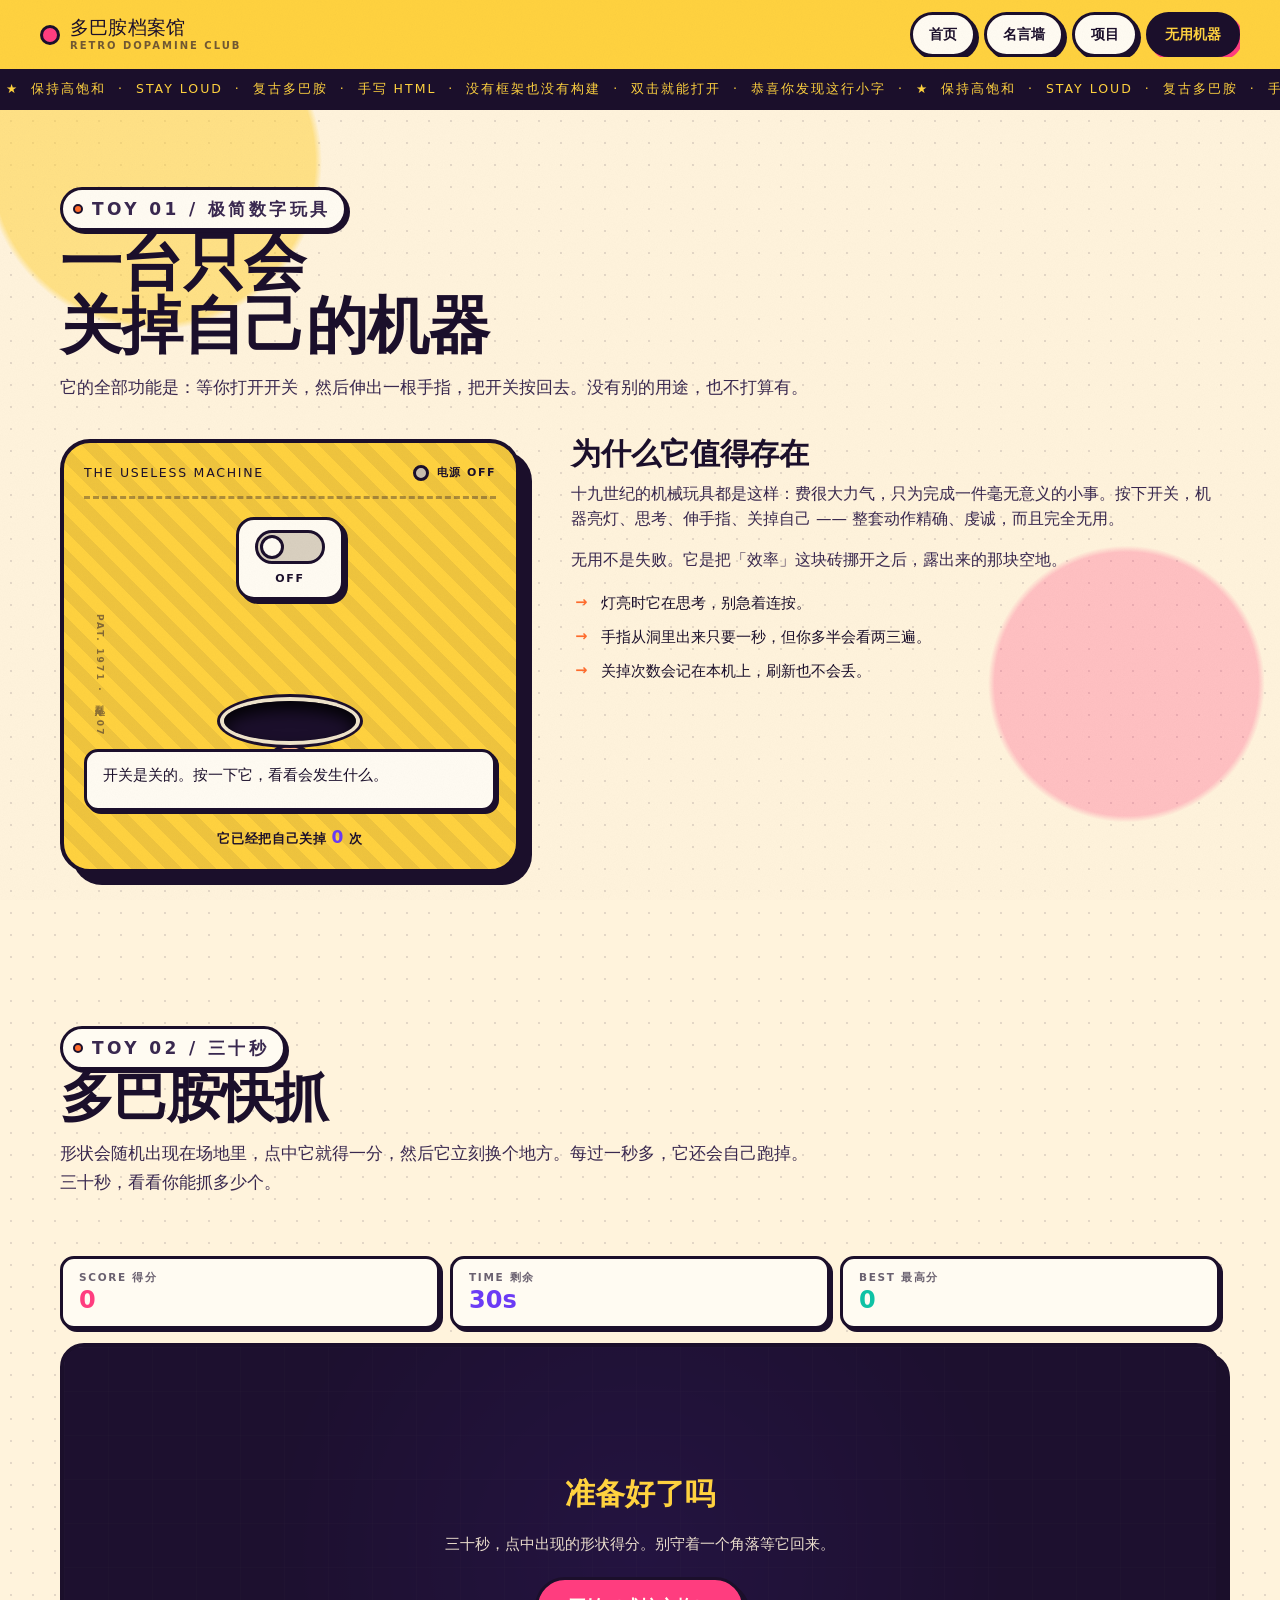
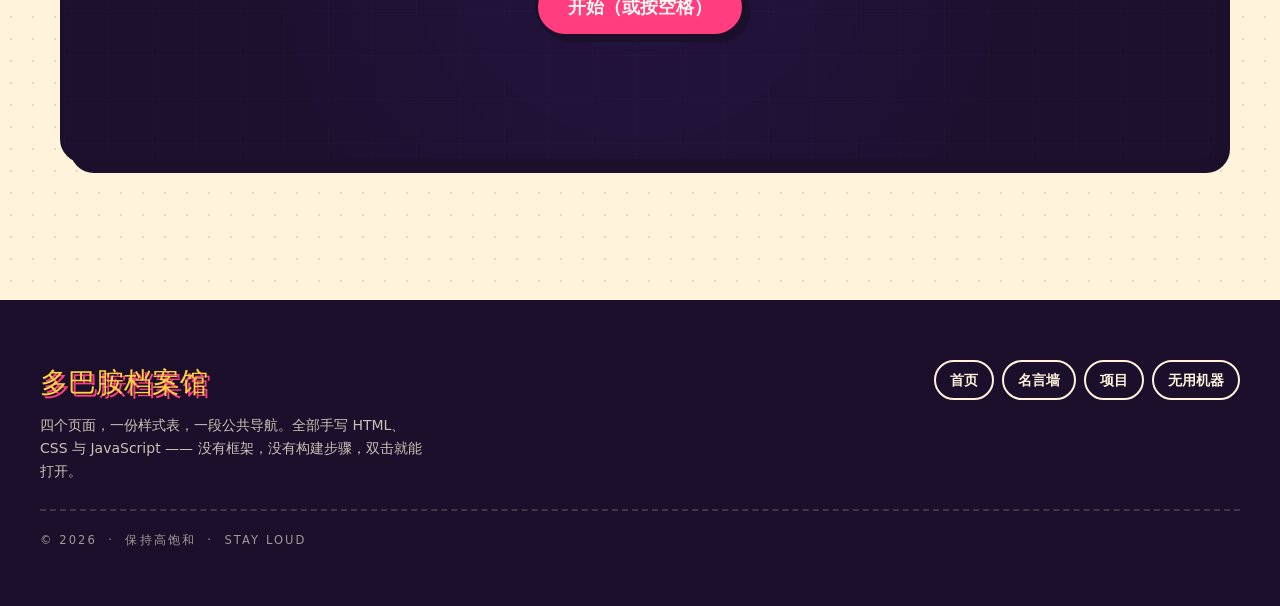
==== machine.html @ ae4169df "多巴胺档案馆：四页复古多巴胺站，DRY 导航与无用机器" ====
<!DOCTYPE html>
<html lang="zh-CN">
<head>
<meta charset="UTF-8">
<meta name="viewport" content="width=device-width, initial-scale=1">
<title>无用机器 · 多巴胺档案馆</title>
<meta name="description" content="一台只会把自己关掉的无用机器，外加一个三十秒的多巴胺快抓小游戏。">
<meta name="theme-color" content="#FF6B2C">
<link rel="icon" href="assets/favicon.svg" type="image/svg+xml">
<!-- 字体已本地化在 assets/fonts，断网也能正常显示 -->
<link rel="stylesheet" href="style.css">
</head>
<body>

<div id="site-nav"></div>

<main>

  <!-- ---------- 无用机器 ---------- -->
  <section class="section">
    <div class="section-head" style="max-width:760px;">
      <p class="eyebrow"><span class="dot" aria-hidden="true"></span>TOY 01 / 极简数字玩具</p>
      <h2 style="font-size:clamp(32px,5.4vw,62px);">一台只会<br>关掉自己的机器</h2>
      <p style="margin-top:16px;font-size:17px;">它的全部功能是：等你打开开关，然后伸出一根手指，把开关按回去。没有别的用途，也不打算有。</p>
    </div>

    <div class="machine-wrap">

      <!-- 机器本体 -->
      <div class="machine">
        <div class="machine-top">
          <span class="machine-label">THE USELESS MACHINE</span>
          <span class="led" id="led"><i aria-hidden="true"></i><span id="ledText">电源 OFF</span></span>
        </div>

        <div class="machine-stage">
          <button class="power-switch" id="powerSwitch" type="button" role="switch" aria-checked="false" aria-label="无用机器的电源开关">
            <span class="switch-track"><span class="switch-knob" aria-hidden="true"></span></span>
            <span class="switch-text" id="switchText">OFF</span>
          </button>

          <div class="finger" id="finger" aria-hidden="true">
            <div class="finger-tip"></div>
            <div class="finger-body"></div>
            <div class="finger-cuff"></div>
          </div>

          <div class="hole" aria-hidden="true"></div>
          <span class="machine-serial" aria-hidden="true">PAT. 1971 · 型号 №07</span>
        </div>

        <p class="machine-status" id="machineStatus" role="status" aria-live="polite">开关是关的。按一下它，看看会发生什么。</p>
        <p class="machine-count">它已经把自己关掉 <strong id="offCount">0</strong> 次</p>
      </div>

      <!-- 说明 -->
      <div class="machine-side">
        <h3>为什么它值得存在</h3>
        <p>十九世纪的机械玩具都是这样：费很大力气，只为完成一件毫无意义的小事。按下开关，机器亮灯、思考、伸手指、关掉自己 —— 整套动作精确、虔诚，而且完全无用。</p>
        <p>无用不是失败。它是把「效率」这块砖挪开之后，露出来的那块空地。</p>

        <ul class="machine-rules">
          <li>灯亮时它在思考，别急着连按。</li>
          <li>手指从洞里出来只要一秒，但你多半会看两三遍。</li>
          <li>关掉次数会记在本机上，刷新也不会丢。</li>
        </ul>
      </div>

    </div>
  </section>

  <!-- ---------- 小游戏 ---------- -->
  <section class="section" id="game">
    <div class="section-head" style="max-width:760px;">
      <p class="eyebrow"><span class="dot" aria-hidden="true"></span>TOY 02 / 三十秒</p>
      <h2 style="font-size:clamp(30px,4.8vw,54px);">多巴胺快抓</h2>
      <p style="margin-top:14px;font-size:17px;">形状会随机出现在场地里，点中它就得一分，然后它立刻换个地方。每过一秒多，它还会自己跑掉。三十秒，看看你能抓多少个。</p>
    </div>

    <div class="game">
      <div class="game-hud">
        <div class="hud-box hud-box--score"><span>SCORE 得分</span><strong id="score">0</strong></div>
        <div class="hud-box hud-box--time"><span>TIME 剩余</span><strong id="time">30s</strong></div>
        <div class="hud-box hud-box--best"><span>BEST 最高分</span><strong id="best">0</strong></div>
      </div>

      <div class="game-field" id="gameField">
        <button class="target" id="target" type="button" aria-label="点我得分" hidden>★</button>

        <div class="game-overlay" id="gameOverlay">
          <h4 id="overlayTitle">准备好了吗</h4>
          <p id="overlayText">三十秒，点中出现的形状得分。别守着一个角落等它回来。</p>
          <button class="btn btn--big btn--primary" id="startGame" type="button">开始（或按空格）</button>
        </div>
      </div>
    </div>
  </section>

</main>

<div id="site-footer"></div>

<script src="nav.js"></script>
<script src="machine.js"></script>
</body>
</html>
---- style.css ----
/* =========================================================
   多巴胺档案馆 · Retro Dopamine Club
   一份手写样式表：1970 年代的橙、粉、紫，粗黑描边，
   硬阴影，圆角，斜纹与棋盘。没有框架，没有构建步骤。
   ========================================================= */

/* ---------- 0. 字体（已本地化，断网也能显示） ---------- */
@font-face {
  font-family: 'Bungee';
  font-style: normal;
  font-weight: 400;
  font-display: swap;
  src: url('assets/fonts/bungee-latin.woff2') format('woff2');
}

@font-face {
  font-family: 'Space Grotesk';
  font-style: normal;
  font-weight: 300 700;
  font-display: swap;
  src: url('assets/fonts/space-grotesk-latin.woff2') format('woff2');
}

/* ---------- 1. 设计变量 ---------- */
:root {
  --cream: #FFF3DC;
  --cream-deep: #FFE7BE;
  --paper: #FFFBF2;
  --ink: #1B0F2B;
  --ink-soft: #39284F;

  --orange: #FF6B2C;
  --pink: #FF3D7F;
  --yellow: #FFD23F;
  --purple: #6B3BF5;
  --teal: #0FC2A5;
  --blue: #2F6BFF;

  --hard: 6px 6px 0 var(--ink);
  --hard-lg: 10px 10px 0 var(--ink);
  --hard-sm: 3px 3px 0 var(--ink);
  --line: 3px solid var(--ink);
  --radius: 22px;

  --font-display: 'Bungee', 'PingFang SC', 'Hiragino Sans GB', 'Microsoft YaHei', system-ui, sans-serif;
  --font-body: 'Space Grotesk', 'PingFang SC', 'Hiragino Sans GB', 'Microsoft YaHei', system-ui, -apple-system, sans-serif;

  --page: 1240px;
  --gutter: clamp(16px, 4vw, 40px);
}

/* ---------- 2. 基础 ---------- */
*,
*::before,
*::after { box-sizing: border-box; }

html {
  -webkit-text-size-adjust: 100%;
  scroll-behavior: smooth;
  overflow-x: hidden;
}

body {
  margin: 0;
  font-family: var(--font-body);
  font-size: 16.5px;
  line-height: 1.65;
  color: var(--ink);
  background-color: var(--cream);
  background-image:
    radial-gradient(circle at 12% 18%, rgba(255, 210, 63, .55) 0 12%, transparent 12.5%),
    radial-gradient(circle at 88% 76%, rgba(255, 61, 127, .28) 0 10%, transparent 10.5%),
    radial-gradient(rgba(27, 15, 43, .12) 1px, transparent 1.2px);
  background-size: auto, auto, 22px 22px;
  background-attachment: fixed, fixed, scroll;
  overflow-x: hidden;
}

/* 全局颗粒感 */
body::after {
  content: "";
  position: fixed;
  inset: 0;
  z-index: 9999;
  pointer-events: none;
  opacity: .28;
  mix-blend-mode: multiply;
  background-image: url("data:image/svg+xml,%3Csvg xmlns='http://www.w3.org/2000/svg' width='140' height='140'%3E%3Cfilter id='n'%3E%3CfeTurbulence type='fractalNoise' baseFrequency='0.85' numOctaves='3'/%3E%3CfeColorMatrix type='saturate' values='0'/%3E%3C/filter%3E%3Crect width='140' height='140' filter='url(%23n)' opacity='0.16'/%3E%3C/svg%3E");
}

img { max-width: 100%; height: auto; display: block; }

[hidden] { display: none !important; }

a { color: inherit; }

h1, h2, h3 {
  font-family: var(--font-display);
  font-weight: 900;
  line-height: 1.02;
  letter-spacing: -.01em;
  margin: 0;
}

p { margin: 0 0 1em; }

::selection {
  background: var(--pink);
  color: var(--cream);
}

:focus-visible {
  outline: 4px solid var(--blue);
  outline-offset: 3px;
  border-radius: 6px;
}

/* ---------- 3. 导航（nav.html + nav.js 注入） ---------- */
#site-nav { position: relative; z-index: 200; }

.site-nav {
  position: sticky;
  top: 0;
  z-index: 200;
  display: flex;
  align-items: center;
  justify-content: space-between;
  flex-wrap: wrap;
  gap: 10px 18px;
  padding: 12px var(--gutter);
  background: var(--yellow);
  border-bottom: var(--line);
}

.brand {
  display: inline-flex;
  align-items: center;
  gap: 10px;
  text-decoration: none;
  font-family: var(--font-display);
  font-size: clamp(15px, 2vw, 19px);
  letter-spacing: .01em;
  line-height: 1;
}

.brand-dot {
  width: 20px;
  height: 20px;
  flex: none;
  border-radius: 50%;
  background: var(--pink);
  border: 3px solid var(--ink);
  box-shadow: inset 0 0 0 0 var(--ink);
  animation: pulse 3.4s ease-in-out infinite;
}

.brand small {
  display: block;
  font-family: var(--font-body);
  font-size: 10px;
  font-weight: 700;
  letter-spacing: .2em;
  opacity: .62;
  margin-top: 4px;
}

.nav-links {
  display: flex;
  align-items: center;
  gap: 8px;
  margin: 0;
  padding: 0;
  list-style: none;
  max-width: 100%;
  overflow-x: auto;
  scrollbar-width: none;
}

.nav-links::-webkit-scrollbar { display: none; }

.nav-links a {
  display: inline-block;
  white-space: nowrap;
  padding: 8px 16px;
  border: 3px solid var(--ink);
  border-radius: 999px;
  background: var(--paper);
  text-decoration: none;
  font-size: 14px;
  font-weight: 700;
  box-shadow: var(--hard-sm);
  transition: transform .14s ease, box-shadow .14s ease, background .14s ease, color .14s ease;
}

.nav-links a:hover {
  transform: translate(-2px, -2px);
  box-shadow: 5px 5px 0 var(--ink);
  background: var(--pink);
  color: var(--paper);
}

.nav-links a[aria-current="page"],
.nav-links a.is-current {
  background: var(--ink);
  color: var(--yellow);
  box-shadow: 3px 3px 0 var(--pink);
}

/* 跑马灯 */
.ticker {
  overflow: hidden;
  background: var(--ink);
  color: var(--yellow);
  border-bottom: var(--line);
}

.ticker-track {
  display: flex;
  width: max-content;
  animation: ticker 34s linear infinite;
}

.ticker-track span {
  padding: 7px 0;
  font-family: var(--font-display);
  font-size: 12.5px;
  letter-spacing: .16em;
  white-space: nowrap;
}

@keyframes ticker {
  to { transform: translateX(-50%); }
}

@keyframes pulse {
  0%, 100% { transform: scale(1); background: var(--pink); }
  50% { transform: scale(1.14); background: var(--teal); }
}

/* ---------- 4. 通用版块 ---------- */
.section {
  max-width: var(--page);
  margin: 0 auto;
  padding: clamp(40px, 6vw, 78px) var(--gutter);
}

.section--tight { padding-top: clamp(28px, 4vw, 48px); }

.section-head {
  margin-bottom: clamp(22px, 3.4vw, 38px);
  max-width: 720px;
}

.section-head h2 {
  font-size: clamp(26px, 4.2vw, 46px);
  margin-bottom: 10px;
}

.section-head p {
  margin: 0;
  font-size: 17px;
  color: var(--ink-soft);
}

.eyebrow {
  display: inline-flex;
  align-items: center;
  gap: 9px;
  font-size: 12px;
  font-weight: 700;
  letter-spacing: .2em;
  text-transform: uppercase;
  color: var(--ink);
  background: var(--paper);
  border: 3px solid var(--ink);
  border-radius: 999px;
  padding: 5px 14px 5px 10px;
  margin: 0 0 18px;
  box-shadow: var(--hard-sm);
}

.eyebrow .dot {
  width: 10px;
  height: 10px;
  border-radius: 50%;
  background: var(--orange);
  border: 2px solid var(--ink);
}

/* ---------- 5. 按钮 ---------- */
.btn {
  display: inline-flex;
  align-items: center;
  gap: 9px;
  min-height: 48px;
  padding: 12px 24px;
  border: 3px solid var(--ink);
  border-radius: 999px;
  background: var(--paper);
  color: var(--ink);
  font-family: var(--font-body);
  font-size: 16px;
  font-weight: 700;
  text-decoration: none;
  cursor: pointer;
  box-shadow: 5px 5px 0 var(--ink);
  transition: transform .14s ease, box-shadow .14s ease, background .14s ease, color .14s ease;
}

.btn:hover {
  transform: translate(-3px, -3px);
  box-shadow: 8px 8px 0 var(--ink);
  background: var(--yellow);
}

.btn:active {
  transform: translate(2px, 2px);
  box-shadow: 2px 2px 0 var(--ink);
}

.btn--primary {
  background: var(--pink);
  color: var(--paper);
}

.btn--primary:hover {
  background: var(--orange);
  color: var(--ink);
}

.btn--ghost {
  background: transparent;
  box-shadow: none;
  border-color: var(--ink);
}

.btn--ghost:hover {
  background: var(--ink);
  color: var(--yellow);
  box-shadow: 5px 5px 0 var(--pink);
}

.btn--big {
  font-size: 18px;
  padding: 15px 30px;
  min-height: 56px;
}

/* ---------- 6. 首页 hero ---------- */
.hero {
  max-width: var(--page);
  margin: 0 auto;
  padding: clamp(30px, 5vw, 62px) var(--gutter) clamp(26px, 4vw, 48px);
  display: grid;
  grid-template-columns: 1.02fr .98fr;
  gap: clamp(26px, 4.6vw, 62px);
  align-items: center;
}

.hero h1 {
  font-size: clamp(36px, 6.6vw, 78px);
  margin-bottom: 20px;
}

.hero h1 .hl {
  display: inline-block;
  color: var(--pink);
  text-shadow: 4px 4px 0 var(--ink);
  transform: rotate(-1.6deg);
}

.hero h1 .hl-alt {
  color: var(--purple);
  text-shadow: 3px 3px 0 var(--yellow), 6px 6px 0 var(--ink);
}

.lede {
  font-size: clamp(16px, 1.5vw, 18.5px);
  max-width: 46ch;
  color: var(--ink-soft);
}

.hero-actions {
  display: flex;
  flex-wrap: wrap;
  gap: 12px;
  margin: 26px 0 30px;
}

.hero-facts {
  display: flex;
  flex-wrap: wrap;
  gap: 10px;
  margin: 0;
  padding: 0;
  list-style: none;
}

.hero-facts li {
  display: flex;
  align-items: baseline;
  gap: 7px;
  padding: 8px 16px;
  background: var(--paper);
  border: 3px solid var(--ink);
  border-radius: 14px;
  box-shadow: var(--hard-sm);
}

.hero-facts strong {
  font-family: var(--font-display);
  font-size: 20px;
  color: var(--purple);
}

.hero-facts span { font-size: 13px; font-weight: 700; }

.hero-art {
  position: relative;
  transform: rotate(1.2deg);
}

.hero-art img {
  width: 100%;
  border: 4px solid var(--ink);
  border-radius: var(--radius);
  box-shadow: 12px 12px 0 var(--ink);
  background: var(--purple);
}

.hero-badge {
  position: absolute;
  top: -22px;
  right: -18px;
  width: 66px;
  height: 66px;
  display: grid;
  place-items: center;
  font-size: 26px;
  background: var(--yellow);
  border: 3px solid var(--ink);
  border-radius: 50%;
  box-shadow: var(--hard-sm);
  animation: spin 9s linear infinite;
}

.hero-note {
  position: absolute;
  left: -16px;
  bottom: 26px;
  padding: 7px 16px;
  font-family: var(--font-display);
  font-size: 13px;
  letter-spacing: .06em;
  background: var(--teal);
  border: 3px solid var(--ink);
  border-radius: 999px;
  box-shadow: var(--hard-sm);
  transform: rotate(-4deg);
}

@keyframes spin {
  to { transform: rotate(360deg); }
}

/* ---------- 7. 卡片 ---------- */
.grid {
  display: grid;
  gap: clamp(16px, 2.2vw, 26px);
}

.grid--2 { grid-template-columns: repeat(auto-fit, minmax(280px, 1fr)); }
.grid--3 { grid-template-columns: repeat(auto-fit, minmax(248px, 1fr)); }

.card {
  position: relative;
  display: block;
  padding: 24px 24px 26px;
  background: var(--paper);
  border: var(--line);
  border-radius: var(--radius);
  box-shadow: var(--hard);
  text-decoration: none;
  transition: transform .18s ease, box-shadow .18s ease, background .18s ease;
}

.card:hover,
.card:focus-visible {
  transform: translate(-4px, -4px);
  box-shadow: 10px 10px 0 var(--ink);
}

.card--link:hover { background: #FFFDF6; }

.card-index {
  display: inline-block;
  font-family: var(--font-display);
  font-size: 13px;
  padding: 3px 10px;
  margin-bottom: 14px;
  border: 2.5px solid var(--ink);
  border-radius: 8px;
  background: var(--yellow);
}

.card h3 {
  font-family: var(--font-display);
  font-size: 22px;
  margin-bottom: 10px;
  line-height: 1.14;
}

.card p {
  font-size: 15.5px;
  color: var(--ink-soft);
  margin-bottom: 16px;
}

.card-go {
  font-size: 13.5px;
  font-weight: 700;
  letter-spacing: .04em;
  color: var(--purple);
  border-bottom: 3px solid var(--yellow);
}

.card--pink { background: #FFE9F0; }
.card--teal { background: #E2FBF5; }
.card--purple { background: #EFE7FF; }

/* ---------- 8. 清单（首页交作业区块） ---------- */
.checklist {
  border: var(--line);
  border-radius: var(--radius);
  overflow: hidden;
  background: var(--paper);
  box-shadow: var(--hard);
}

.check-row {
  display: grid;
  grid-template-columns: 46px 1fr auto;
  align-items: center;
  gap: 14px;
  padding: 15px 20px;
  border-bottom: 2.5px dashed rgba(27, 15, 43, .22);
  transition: background .16s ease;
}

.check-row:last-child { border-bottom: 0; }

.check-row:hover { background: var(--cream-deep); }

.check-no {
  font-family: var(--font-display);
  font-size: 15px;
  color: var(--cleam, var(--orange));
  color: var(--orange);
}

.check-text { font-size: 15.5px; font-weight: 500; }

.check-row code {
  font-family: ui-monospace, 'SFMono-Regular', Menlo, Consolas, monospace;
  font-size: 12.5px;
  padding: 4px 9px;
  background: var(--cream-deep);
  border: 2px solid var(--ink);
  border-radius: 7px;
  white-space: nowrap;
}

/* ---------- 9. 引言页 ---------- */
.quote-hero {
  position: relative;
  overflow: hidden;
  background: var(--purple);
  color: var(--paper);
  border-bottom: 4px solid var(--ink);
  padding: clamp(34px, 6vw, 76px) var(--gutter);
}

.quote-hero::before {
  content: "";
  position: absolute;
  inset: -30% -10% auto auto;
  width: 620px;
  height: 620px;
  border-radius: 50%;
  background:
    radial-gradient(circle at 50% 50%, rgba(255, 210, 63, .45), rgba(255, 210, 63, 0) 58%),
    repeating-conic-gradient(from 0deg, rgba(255, 255, 255, .18) 0deg 1.4deg, transparent 1.4deg 11deg);
  pointer-events: none;
  animation: spin 42s linear infinite;
}

.quote-hero-inner {
  position: relative;
  max-width: 940px;
  margin: 0 auto;
}

.quote-hero .eyebrow {
  background: var(--ink);
  color: var(--yellow);
}

.quote-hero blockquote {
  margin: 0 0 18px;
  font-family: var(--font-display);
  font-weight: 900;
  font-size: clamp(24px, 4.1vw, 50px);
  line-height: 1.16;
  letter-spacing: -.005em;
  text-wrap: balance;
}

.quote-hero .hero-quote-en {
  font-family: var(--font-body);
  font-style: italic;
  font-size: clamp(14px, 1.5vw, 17px);
  opacity: .78;
  margin-bottom: 16px;
  max-width: 66ch;
}

.quote-hero cite {
  display: block;
  font-style: normal;
  font-weight: 700;
  font-size: 15px;
  letter-spacing: .04em;
  color: var(--yellow);
  margin-bottom: 26px;
}

.quote-hero-actions {
  display: flex;
  flex-wrap: wrap;
  align-items: center;
  gap: 14px;
}

.quote-hero .btn {
  background: var(--yellow);
  color: var(--ink);
  box-shadow: 5px 5px 0 var(--ink);
}

.quote-hero .btn:hover {
  background: var(--teal);
  box-shadow: 8px 8px 0 var(--ink);
}

.quote-hero .counter {
  font-size: 13px;
  font-weight: 700;
  letter-spacing: .12em;
  opacity: .8;
}

.quote-list {
  display: grid;
  grid-template-columns: repeat(auto-fit, minmax(300px, 1fr));
  gap: clamp(16px, 2vw, 24px);
  counter-reset: q;
}

.quote-card {
  position: relative;
  padding: 26px 24px 22px;
  background: var(--paper);
  border: var(--line);
  border-radius: var(--radius);
  box-shadow: var(--hard);
  counter-increment: q;
  transition: transform .18s ease, box-shadow .18s ease;
}

.quote-card::before {
  content: counter(q, decimal-leading-zero);
  position: absolute;
  top: -14px;
  left: 20px;
  font-family: var(--font-display);
  font-size: 13px;
  padding: 3px 10px;
  background: var(--ink);
  color: var(--yellow);
  border-radius: 8px;
}

.quote-card:hover {
  transform: translate(-3px, -3px) rotate(-.4deg);
  box-shadow: 10px 10px 0 var(--ink);
}

.quote-card blockquote {
  margin: 8px 0 12px;
  font-size: 18.5px;
  font-weight: 700;
  line-height: 1.45;
}

.quote-card .en {
  display: block;
  margin-bottom: 14px;
  font-size: 13.5px;
  font-style: italic;
  color: var(--ink-soft);
  opacity: .85;
  line-height: 1.5;
}

.quote-card .author {
  display: block;
  font-size: 13px;
  font-weight: 700;
  letter-spacing: .05em;
  padding-top: 12px;
  border-top: 2.5px dashed rgba(27, 15, 43, .25);
}

.quote-card:nth-child(4n+1) { background: #FFF7E4; }
.quote-card:nth-child(4n+2) { background: #FFEAF1; }
.quote-card:nth-child(4n+3) { background: #E9FBF6; }
.quote-card:nth-child(4n) { background: #F1EAFF; }

/* ---------- 10. 项目页 ---------- */
.project-grid {
  display: grid;
  grid-template-columns: repeat(auto-fit, minmax(300px, 1fr));
  gap: clamp(18px, 2.2vw, 26px);
}

.project-card {
  display: flex;
  flex-direction: column;
  padding: 26px 24px;
  background: var(--paper);
  border: var(--line);
  border-radius: var(--radius);
  box-shadow: var(--hard);
  transition: transform .18s ease, box-shadow .18s ease;
}

.project-card:hover {
  transform: translate(-4px, -4px);
  box-shadow: var(--hard-lg);
}

.project-top {
  display: flex;
  align-items: flex-start;
  justify-content: space-between;
  gap: 12px;
  margin-bottom: 14px;
}

.project-num {
  font-family: var(--font-display);
  font-size: 34px;
  letter-spacing: -.04em;
  line-height: 1;
  color: var(--orange);
  text-shadow: 2.5px 2.5px 0 var(--ink);
}

.project-card h3 {
  font-size: 21px;
  margin-bottom: 10px;
}

.project-card p {
  font-size: 15.5px;
  color: var(--ink-soft);
  margin-bottom: 14px;
}

.project-why {
  font-size: 14px;
  font-weight: 500;
  padding: 10px 14px;
  background: var(--cream-deep);
  border: 2.5px solid var(--ink);
  border-radius: 12px;
  margin: 0 0 16px;
}

.project-why strong { color: var(--purple); }

.project-card .btn { align-self: flex-start; }

.tags {
  display: flex;
  flex-wrap: wrap;
  gap: 7px;
  margin: auto 0 0;
  padding: 0;
  list-style: none;
}

.tags li {
  font-size: 12px;
  font-weight: 700;
  letter-spacing: .04em;
  padding: 4px 10px;
  border: 2px solid var(--ink);
  border-radius: 999px;
  background: var(--yellow);
}

.tags li:nth-child(2) { background: var(--teal); }
.tags li:nth-child(3) { background: #FFC9DC; }

.diff {
  font-size: 11px;
  font-weight: 700;
  letter-spacing: .1em;
  padding: 5px 10px;
  border: 2.5px solid var(--ink);
  border-radius: 8px;
  background: var(--paper);
  white-space: nowrap;
}

.diff[data-level="易"] { background: #DFF7EA; }
.diff[data-level="中"] { background: #FFF0C2; }
.diff[data-level="难"] { background: #FFD9E4; }

/* 最后一张收尾卡片在宽屏上多占一列 */
@media (min-width: 1000px) {
  .project-card--cta { grid-column: span 2; }
}

/* ---------- 11. 无用机器页 ---------- */
.machine-wrap {
  display: grid;
  grid-template-columns: minmax(0, 460px) minmax(0, 1fr);
  gap: clamp(24px, 4vw, 56px);
  align-items: start;
}

.machine {
  position: relative;
  padding: 20px 20px 18px;
  background: var(--yellow);
  border: 4px solid var(--ink);
  border-radius: 30px;
  box-shadow: 12px 12px 0 var(--ink);
  overflow: hidden;
}

.machine::after {
  content: "";
  position: absolute;
  inset: 0;
  background-image: repeating-linear-gradient(45deg, rgba(27, 15, 43, .07) 0 12px, transparent 12px 24px);
  pointer-events: none;
}

.machine-top {
  position: relative;
  z-index: 2;
  display: flex;
  align-items: center;
  justify-content: space-between;
  gap: 12px;
  padding-bottom: 12px;
  border-bottom: 3px dashed rgba(27, 15, 43, .35);
}

.machine-label {
  font-family: var(--font-display);
  font-size: 12.5px;
  letter-spacing: .14em;
}

.led {
  display: inline-flex;
  align-items: center;
  gap: 8px;
  font-size: 11px;
  font-weight: 700;
  letter-spacing: .14em;
}

.led i {
  width: 16px;
  height: 16px;
  border-radius: 50%;
  border: 3px solid var(--ink);
  background: #C9BFAF;
  transition: background .2s ease, box-shadow .2s ease;
}

.led.is-on i {
  background: #2BE080;
  box-shadow: 0 0 0 4px rgba(43, 224, 128, .35), 0 0 18px rgba(43, 224, 128, .8);
}

.machine-stage {
  --finger-out: 30px;
  --finger-tap: 10px;
  position: relative;
  height: 250px;
  z-index: 1;
  overflow: hidden;
}

.power-switch {
  position: absolute;
  top: 18px;
  left: 50%;
  transform: translateX(-50%);
  display: flex;
  flex-direction: column;
  align-items: center;
  gap: 8px;
  padding: 10px 16px 12px;
  background: var(--paper);
  border: 3px solid var(--ink);
  border-radius: 18px;
  box-shadow: 4px 4px 0 var(--ink);
  cursor: pointer;
  font-family: var(--font-body);
  font-weight: 700;
  color: var(--ink);
  transition: transform .12s ease, box-shadow .12s ease, background .2s ease;
  z-index: 3;
}

.power-switch:hover { transform: translateX(-50%) translate(-2px, -2px); box-shadow: 6px 6px 0 var(--ink); }
.power-switch:active { transform: translateX(-50%) translate(2px, 2px); box-shadow: 1px 1px 0 var(--ink); }
.switch-track {
  position: relative;
  width: 70px;
  height: 34px;
  border: 3px solid var(--ink);
  border-radius: 999px;
  background: #D9D0C0;
  transition: background .22s ease;
}

.switch-knob {
  position: absolute;
  top: 2px;
  left: 2px;
  width: 24px;
  height: 24px;
  border-radius: 50%;
  background: var(--paper);
  border: 3px solid var(--ink);
  transition: transform .24s cubic-bezier(.3, 1.6, .5, 1);
}

.power-switch.is-on .switch-track { background: var(--teal); }
.power-switch.is-on .switch-knob { transform: translateX(33px); }

.switch-text {
  font-size: 11px;
  letter-spacing: .16em;
}

.hole {
  position: absolute;
  bottom: 8px;
  left: 50%;
  transform: translateX(-50%);
  width: 132px;
  height: 40px;
  border-radius: 50%;
  background: var(--ink);
  box-shadow:
    0 0 0 4px #EFE4CB,
    0 0 0 7px var(--ink),
    inset 0 9px 15px rgba(0, 0, 0, .85);
  z-index: 3;
}

.finger {
  position: absolute;
  bottom: 10px;
  left: 50%;
  width: 60px;
  height: 150px;
  margin-left: -30px;
  transform: translateY(170px);
  transition: transform .62s cubic-bezier(.34, 1.28, .5, 1);
  z-index: 2;
  pointer-events: none;
}

.finger-body {
  position: absolute;
  inset: 0 8px 30px;
  background: #FFC9A8;
  border: 4px solid var(--ink);
  border-radius: 26px;
  box-shadow: inset -9px 0 0 rgba(27, 15, 43, .1);
  z-index: 1;
}

.finger-body::after {
  content: "";
  position: absolute;
  left: 10px;
  top: 26px;
  width: 8px;
  height: 66px;
  border-radius: 999px;
  background: rgba(255, 255, 255, .7);
}

.finger-tip {
  position: absolute;
  top: -16px;
  left: 6px;
  right: 6px;
  height: 66px;
  background: #FFB68C;
  border: 4px solid var(--ink);
  border-radius: 33px 33px 20px 20px;
  z-index: 2;
}

/* 指甲 */
.finger-tip::after {
  content: "";
  position: absolute;
  left: 50%;
  top: 7px;
  transform: translateX(-50%);
  width: 22px;
  height: 26px;
  border-radius: 11px 11px 7px 7px;
  background: #FFE6D6;
  border: 2.5px solid var(--ink);
}

.finger-cuff {
  position: absolute;
  bottom: 0;
  left: -2px;
  right: -2px;
  height: 32px;
  background: var(--pink);
  border: 4px solid var(--ink);
  border-radius: 12px;
  z-index: 3;
}

.finger.is-out { transform: translateY(var(--finger-out, 30px)) rotate(-3deg); }
.finger.is-tap { transform: translateY(var(--finger-tap, 10px)) rotate(-6deg); }

.machine-serial {
  position: absolute;
  left: 8px;
  bottom: 12px;
  writing-mode: vertical-rl;
  font-size: 9px;
  font-weight: 700;
  letter-spacing: .24em;
  opacity: .5;
  z-index: 2;
  pointer-events: none;
}

.machine-status {
  position: relative;
  z-index: 2;
  margin: 0;
  padding: 12px 16px;
  min-height: 62px;
  font-size: 14.5px;
  font-weight: 500;
  background: var(--paper);
  border: 3px solid var(--ink);
  border-radius: 14px;
  box-shadow: 3px 3px 0 var(--ink);
}

.machine-count {
  position: relative;
  z-index: 2;
  margin: 12px 0 0;
  font-size: 12.5px;
  font-weight: 700;
  letter-spacing: .05em;
  text-align: center;
}

.machine-count strong {
  font-family: var(--font-display);
  font-size: 17px;
  color: var(--purple);
}

.machine-side h3 {
  font-size: clamp(22px, 2.6vw, 30px);
  margin-bottom: 12px;
}

.machine-side p { font-size: 15.5px; color: var(--ink-soft); }

.machine-rules {
  margin: 18px 0 0;
  padding: 0;
  list-style: none;
  display: grid;
  gap: 10px;
}

.machine-rules li {
  position: relative;
  padding-left: 30px;
  font-size: 14.5px;
}

.machine-rules li::before {
  content: "→";
  position: absolute;
  left: 4px;
  top: -1px;
  font-weight: 700;
  color: var(--orange);
}

/* ---------- 12. 小游戏 ---------- */
.game {
  margin-top: clamp(34px, 5vw, 60px);
}

.game-hud {
  display: flex;
  flex-wrap: wrap;
  gap: 10px;
  margin-bottom: 14px;
}

.hud-box {
  flex: 1 1 120px;
  padding: 10px 16px;
  background: var(--paper);
  border: 3px solid var(--ink);
  border-radius: 14px;
  box-shadow: var(--hard-sm);
}

.hud-box span {
  display: block;
  font-size: 10.5px;
  font-weight: 700;
  letter-spacing: .16em;
  opacity: .65;
  margin-bottom: 2px;
}

.hud-box strong {
  font-family: var(--font-display);
  font-size: 24px;
  line-height: 1;
}

.hud-box--score strong { color: var(--pink); }
.hud-box--time strong { color: var(--purple); }
.hud-box--best strong { color: var(--teal); }

.game-field {
  position: relative;
  height: min(420px, 56vh);
  min-height: 300px;
  border: 4px solid var(--ink);
  border-radius: 24px;
  overflow: hidden;
  box-shadow: var(--hard-lg);
  background-color: #251540;
  background-image:
    linear-gradient(rgba(255, 243, 220, .07) 1px, transparent 1px),
    linear-gradient(90deg, rgba(255, 243, 220, .07) 1px, transparent 1px),
    radial-gradient(circle at 50% 50%, rgba(107, 59, 245, .55), transparent 62%);
  background-size: 44px 44px, 44px 44px, 100% 100%;
  touch-action: manipulation;
}

.target {
  position: absolute;
  z-index: 2;
  width: 88px;
  height: 88px;
  display: grid;
  place-items: center;
  border: 4px solid var(--ink);
  border-radius: 50%;
  background: var(--yellow);
  font-family: var(--font-display);
  font-size: 36px;
  line-height: 1;
  color: var(--ink);
  cursor: pointer;
  box-shadow: 0 0 0 4px var(--paper), 7px 7px 0 4px rgba(0, 0, 0, .5);
  transition: left .16s ease, top .16s ease, transform .1s ease, background .1s ease;
  padding: 0;
  user-select: none;
}

.target:active { transform: scale(.86); }

.target.is-hit {
  animation: pop .26s ease forwards;
  pointer-events: none;
}

@keyframes pop {
  0% { transform: scale(1); }
  45% { transform: scale(1.35); background: var(--teal); }
  100% { transform: scale(0); opacity: 0; }
}

.game-overlay {
  position: absolute;
  inset: 0;
  z-index: 4;
  display: grid;
  place-content: center;
  justify-items: center;
  gap: 14px;
  text-align: center;
  padding: 24px;
  background: rgba(27, 15, 43, .82);
  color: var(--cream);
  transition: opacity .25s ease;
}

.game-overlay.is-hidden {
  opacity: 0;
  pointer-events: none;
}

.game-overlay h4 {
  font-family: var(--font-display);
  font-size: clamp(20px, 3vw, 30px);
  margin: 0;
  color: var(--yellow);
}
.game-overlay p {
  margin: 0;
  font-size: 15px;
  max-width: 42ch;
  opacity: .9;
}

.game-overlay .btn { margin-top: 6px; }

.float-score {
  position: absolute;
  z-index: 3;
  font-family: var(--font-display);
  font-size: 20px;
  color: var(--pink);
  text-shadow: 2px 2px 0 var(--ink);
  pointer-events: none;
  animation: floatUp .7s ease forwards;
}

@keyframes floatUp {
  to { transform: translateY(-52px); opacity: 0; }
}

/* ---------- 13. 页脚 ---------- */
.site-footer {
  margin-top: clamp(30px, 5vw, 60px);
  background: var(--ink);
  color: var(--cream);
  border-top: 4px solid var(--ink);
  padding: clamp(34px, 5vw, 56px) var(--gutter);
}

.footer-inner {
  max-width: var(--page);
  margin: 0 auto;
  display: grid;
  grid-template-columns: 1.4fr auto;
  gap: 26px 40px;
  align-items: start;
}

.footer-logo {
  font-family: var(--font-display);
  font-size: clamp(20px, 2.6vw, 28px);
  color: var(--yellow);
  margin: 0 0 8px;
  text-shadow: 3px 3px 0 var(--pink);
}

.footer-note {
  font-size: 14px;
  max-width: 44ch;
  opacity: .78;
  margin: 0;
}

.footer-links {
  display: flex;
  flex-wrap: wrap;
  gap: 8px;
  margin: 0;
  padding: 0;
  list-style: none;
}

.footer-links a {
  display: inline-block;
  padding: 7px 14px;
  font-size: 13.5px;
  font-weight: 700;
  text-decoration: none;
  border: 2.5px solid var(--cream);
  border-radius: 999px;
  transition: background .16s ease, color .16s ease, transform .16s ease;
}

.footer-links a:hover {
  background: var(--yellow);
  color: var(--ink);
  border-color: var(--yellow);
  transform: translateY(-2px);
}

.footer-small {
  grid-column: 1 / -1;
  margin: 0;
  padding-top: 20px;
  border-top: 2px dashed rgba(255, 243, 220, .28);
  font-size: 11.5px;
  letter-spacing: .18em;
  text-transform: uppercase;
  opacity: .6;
}

/* ---------- 14. 呼应式装饰 ---------- */
.marquee-strip {
  overflow: hidden;
  border-top: var(--line);
  border-bottom: var(--line);
  background: var(--teal);
}

.marquee-strip .ticker-track { animation-duration: 26s; }

.marquee-strip span {
  font-size: 15px;
  color: var(--ink);
  padding: 9px 0;
}

/* ---------- 15. 响应式 ---------- */
@media (max-width: 960px) {
  .hero { grid-template-columns: 1fr; }
  .hero-art { order: -1; width: 100%; max-width: 560px; margin: 0 auto; transform: rotate(1deg); }
  .machine-wrap { grid-template-columns: 1fr; }
  .footer-inner { grid-template-columns: 1fr; }
}

@media (max-width: 640px) {
  body { font-size: 16px; }

  .site-nav {
    padding: 10px var(--gutter);
    gap: 10px;
  }

  .brand { font-size: 15px; }

  .nav-links {
    width: 100%;
    gap: 6px;
    padding-bottom: 2px;
  }

  .nav-links a {
    padding: 7px 13px;
    font-size: 13px;
  }

  .hero { padding-top: 22px; }

  .hero-art { transform: none; }
  .hero-art img { box-shadow: 7px 7px 0 var(--ink); }

  .hero-badge {
    width: 52px;
    height: 52px;
    font-size: 20px;
    top: -16px;
    right: 2px;
  }

  .hero-note { left: 8px; bottom: 14px; font-size: 11px; }

  .check-row {
    grid-template-columns: 34px 1fr;
    gap: 10px;
    padding: 13px 14px;
  }

  .check-row code {
    grid-column: 2;
    justify-self: start;
    font-size: 11.5px;
  }

  .machine { padding: 14px 14px 16px; border-radius: 24px; }
  .machine-stage { height: 226px; --finger-out: 56px; --finger-tap: 30px; }

  .target { width: 76px; height: 76px; font-size: 30px; }

  .btn { width: auto; }
  .hero-actions .btn { flex: 1 1 auto; justify-content: center; }
}

/* ---------- 16. 动效偏好 ---------- */
@media (prefers-reduced-motion: reduce) {
  *,
  *::before,
  *::after {
    animation-duration: .001ms !important;
    animation-iteration-count: 1 !important;
    transition-duration: .001ms !important;
    scroll-behavior: auto !important;
  }

  .ticker-track { animation: none; }
}
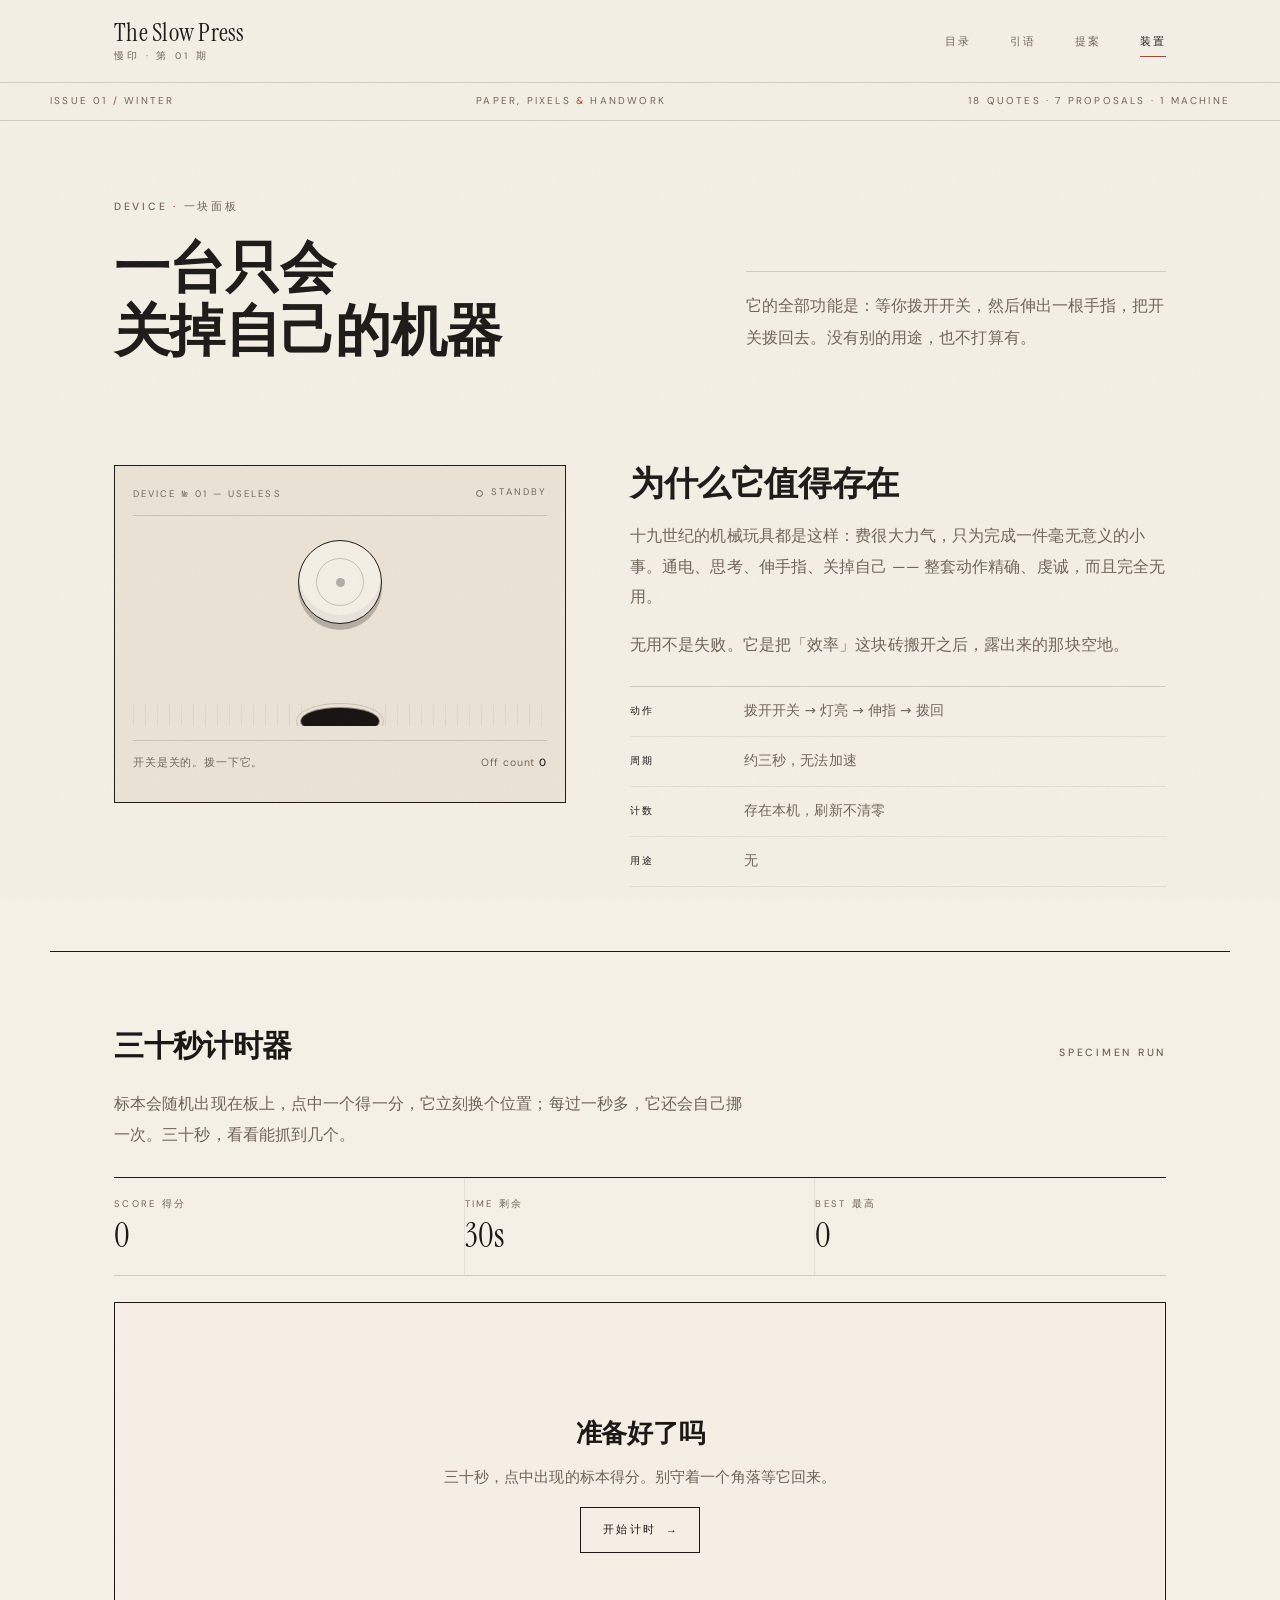
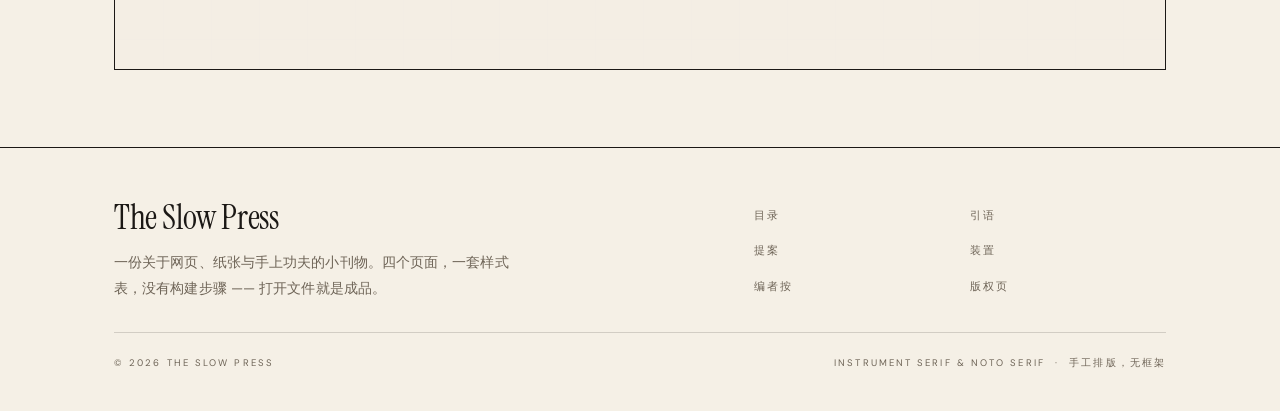
==== commit 6ed5c46f: "改版：由糖果色海报改为 1970 年代印刷刊物风格 - 纸色底 + 墨色 + 赤陶/橄榄双印色，去掉圆角、硬阴影与高饱和撞色 - 标题改用宋体/衬线，正文思源黑体，英文用 Instrument Ser" ====
--- a/machine.html
+++ b/machine.html
@@ -3,11 +3,10 @@
 <head>
 <meta charset="UTF-8">
 <meta name="viewport" content="width=device-width, initial-scale=1">
-<title>无用机器 · 多巴胺档案馆</title>
-<meta name="description" content="一台只会把自己关掉的无用机器，外加一个三十秒的多巴胺快抓小游戏。">
-<meta name="theme-color" content="#FF6B2C">
+<title>装置 · The Slow Press</title>
+<meta name="description" content="一台只会把自己关掉的机器，以及一台三十秒的计时器：点中出现的标本就得一分。">
+<meta name="theme-color" content="#F5F0E6">
 <link rel="icon" href="assets/favicon.svg" type="image/svg+xml">
-<!-- 字体已本地化在 assets/fonts，断网也能正常显示 -->
 <link rel="stylesheet" href="style.css">
 </head>
 <body>
@@ -16,89 +15,87 @@
 
 <main>
 
-  <!-- ---------- 无用机器 ---------- -->
-  <section class="section">
-    <div class="section-head" style="max-width:760px;">
-      <p class="eyebrow"><span class="dot" aria-hidden="true"></span>TOY 01 / 极简数字玩具</p>
-      <h2 style="font-size:clamp(32px,5.4vw,62px);">一台只会<br>关掉自己的机器</h2>
-      <p style="margin-top:16px;font-size:17px;">它的全部功能是：等你打开开关，然后伸出一根手指，把开关按回去。没有别的用途，也不打算有。</p>
+  <section class="shell page-head">
+    <div>
+      <p class="label rise">Device <span style="color:var(--terracotta)">·</span> 一块面板</p>
+      <h1 class="rise rise-2">一台只会<br>关掉自己的机器</h1>
     </div>
-
-    <div class="machine-wrap">
-
-      <!-- 机器本体 -->
-      <div class="machine">
-        <div class="machine-top">
-          <span class="machine-label">THE USELESS MACHINE</span>
-          <span class="led" id="led"><i aria-hidden="true"></i><span id="ledText">电源 OFF</span></span>
-        </div>
-
-        <div class="machine-stage">
-          <button class="power-switch" id="powerSwitch" type="button" role="switch" aria-checked="false" aria-label="无用机器的电源开关">
-            <span class="switch-track"><span class="switch-knob" aria-hidden="true"></span></span>
-            <span class="switch-text" id="switchText">OFF</span>
-          </button>
-
-          <div class="finger" id="finger" aria-hidden="true">
-            <div class="finger-tip"></div>
-            <div class="finger-body"></div>
-            <div class="finger-cuff"></div>
-          </div>
-
-          <div class="hole" aria-hidden="true"></div>
-          <span class="machine-serial" aria-hidden="true">PAT. 1971 · 型号 №07</span>
-        </div>
-
-        <p class="machine-status" id="machineStatus" role="status" aria-live="polite">开关是关的。按一下它，看看会发生什么。</p>
-        <p class="machine-count">它已经把自己关掉 <strong id="offCount">0</strong> 次</p>
-      </div>
-
-      <!-- 说明 -->
-      <div class="machine-side">
-        <h3>为什么它值得存在</h3>
-        <p>十九世纪的机械玩具都是这样：费很大力气，只为完成一件毫无意义的小事。按下开关，机器亮灯、思考、伸手指、关掉自己 —— 整套动作精确、虔诚，而且完全无用。</p>
-        <p>无用不是失败。它是把「效率」这块砖挪开之后，露出来的那块空地。</p>
-
-        <ul class="machine-rules">
-          <li>灯亮时它在思考，别急着连按。</li>
-          <li>手指从洞里出来只要一秒，但你多半会看两三遍。</li>
-          <li>关掉次数会记在本机上，刷新也不会丢。</li>
-        </ul>
-      </div>
-
+    <div class="page-head-note rise rise-3">
+      <p class="lede" style="max-width:none;">它的全部功能是：等你拨开开关，然后伸出一根手指，把开关拨回去。没有别的用途，也不打算有。</p>
     </div>
   </section>
 
-  <!-- ---------- 小游戏 ---------- -->
-  <section class="section" id="game">
-    <div class="section-head" style="max-width:760px;">
-      <p class="eyebrow"><span class="dot" aria-hidden="true"></span>TOY 02 / 三十秒</p>
-      <h2 style="font-size:clamp(30px,4.8vw,54px);">多巴胺快抓</h2>
-      <p style="margin-top:14px;font-size:17px;">形状会随机出现在场地里，点中它就得一分，然后它立刻换个地方。每过一秒多，它还会自己跑掉。三十秒，看看你能抓多少个。</p>
+  <!-- ---------- 装置 ---------- -->
+  <section class="shell device-layout">
+
+    <div class="device">
+      <div class="device-plate">
+        <span>Device № 01 — Useless</span>
+        <span class="device-lamp" id="lamp"><i aria-hidden="true"></i><span id="lampText">Standby</span></span>
+      </div>
+
+      <div class="device-stage">
+        <button class="press" id="powerSwitch" type="button" role="switch" aria-checked="false" aria-label="电源按钮">
+          <span class="press-face" aria-hidden="true"></span>
+        </button>
+
+        <div class="arm" id="arm" aria-hidden="true">
+          <div class="arm-finger"><span class="arm-nail"></span></div>
+          <div class="arm-cuff"></div>
+        </div>
+
+        <div class="port" aria-hidden="true"></div>
+      </div>
+
+      <div class="device-readout">
+        <span id="statusText" role="status" aria-live="polite">开关是关的。拨一下它。</span>
+        <span>Off count <strong id="offCount">0</strong></span>
+      </div>
     </div>
 
-    <div class="game">
-      <div class="game-hud">
-        <div class="hud-box hud-box--score"><span>SCORE 得分</span><strong id="score">0</strong></div>
-        <div class="hud-box hud-box--time"><span>TIME 剩余</span><strong id="time">30s</strong></div>
-        <div class="hud-box hud-box--best"><span>BEST 最高分</span><strong id="best">0</strong></div>
-      </div>
+    <div class="device-side">
+      <h2>为什么它值得存在</h2>
+      <p>十九世纪的机械玩具都是这样：费很大力气，只为完成一件毫无意义的小事。通电、思考、伸手指、关掉自己 —— 整套动作精确、虔诚，而且完全无用。</p>
+      <p>无用不是失败。它是把「效率」这块砖搬开之后，露出来的那块空地。</p>
 
-      <div class="game-field" id="gameField">
-        <button class="target" id="target" type="button" aria-label="点我得分" hidden>★</button>
+      <ul class="device-specs">
+        <li><b>动作</b><span>拨开开关 → 灯亮 → 伸指 → 拨回</span></li>
+        <li><b>周期</b><span>约三秒，无法加速</span></li>
+        <li><b>计数</b><span>存在本机，刷新不清零</span></li>
+        <li><b>用途</b><span>无</span></li>
+      </ul>
+    </div>
+  </section>
 
-        <div class="game-overlay" id="gameOverlay">
-          <h4 id="overlayTitle">准备好了吗</h4>
-          <p id="overlayText">三十秒，点中出现的形状得分。别守着一个角落等它回来。</p>
-          <button class="btn btn--big btn--primary" id="startGame" type="button">开始（或按空格）</button>
-        </div>
+  <!-- ---------- 计时器 ---------- -->
+  <section class="shell experiment" id="experiment">
+    <div class="exp-head">
+      <h2>三十秒计时器</h2>
+      <p class="label">Specimen Run</p>
+    </div>
+
+    <p class="lede" style="max-width:58ch;margin-bottom:26px;">标本会随机出现在板上，点中一个得一分，它立刻换个位置；每过一秒多，它还会自己挪一次。三十秒，看看能抓到几个。</p>
+
+    <div class="exp-stats">
+      <div class="exp-stat"><span>Score 得分</span><strong id="score">0</strong></div>
+      <div class="exp-stat"><span>Time 剩余</span><strong id="time">30s</strong></div>
+      <div class="exp-stat"><span>Best 最高</span><strong id="best">0</strong></div>
+    </div>
+
+    <div class="arena" id="arena">
+      <button class="specimen" id="specimen" type="button" aria-label="点中标本得分" hidden>01</button>
+
+      <div class="arena-veil" id="veil">
+        <h3 id="veilTitle">准备好了吗</h3>
+        <p id="veilText">三十秒，点中出现的标本得分。别守着一个角落等它回来。</p>
+        <button class="btn-line" id="startBtn" type="button">开始计时 <span aria-hidden="true">→</span></button>
       </div>
     </div>
   </section>
 
 </main>
 
-<div id="site-footer"></div>
+<div id="site-foot"></div>
 
 <script src="nav.js"></script>
 <script src="machine.js"></script>
--- a/style.css
+++ b/style.css
@@ -1,52 +1,56 @@
-/* =========================================================
-   多巴胺档案馆 · Retro Dopamine Club
-   一份手写样式表：1970 年代的橙、粉、紫，粗黑描边，
-   硬阴影，圆角，斜纹与棋盘。没有框架，没有构建步骤。
-   ========================================================= */
-
-/* ---------- 0. 字体（已本地化，断网也能显示） ---------- */
+/* ============================================================
+   THE SLOW PRESS · 慢印
+   ------------------------------------------------------------
+   一份印刷刊物式的网页。原则：
+   1. 只有纸色、墨色和两个印色（赤陶 / 橄榄）。
+   2. 分隔用 1px 细线，不用粗边、不用圆角、不用投影。
+   3. 层次靠字号、字距与留白，不靠颜色和装饰。
+   4. 动效只做淡入与轻微位移，时长 0.4s 以上。
+   ============================================================ */
+
+/* ---------- 0. 字体 ---------- */
 @font-face {
-  font-family: 'Bungee';
+  font-family: 'Instrument Serif';
   font-style: normal;
   font-weight: 400;
   font-display: swap;
-  src: url('assets/fonts/bungee-latin.woff2') format('woff2');
+  src: url('assets/fonts/instrument-serif.woff2') format('woff2');
 }
 
 @font-face {
-  font-family: 'Space Grotesk';
+  font-family: 'Instrument Serif';
+  font-style: italic;
+  font-weight: 400;
+  font-display: swap;
+  src: url('assets/fonts/instrument-serif-italic.woff2') format('woff2');
+}
+
+@font-face {
+  font-family: 'DM Sans';
   font-style: normal;
   font-weight: 300 700;
   font-display: swap;
-  src: url('assets/fonts/space-grotesk-latin.woff2') format('woff2');
-}
-
-/* ---------- 1. 设计变量 ---------- */
+  src: url('assets/fonts/dm-sans.woff2') format('woff2');
+}
+
+/* ---------- 1. 变量 ---------- */
 :root {
-  --cream: #FFF3DC;
-  --cream-deep: #FFE7BE;
-  --paper: #FFFBF2;
-  --ink: #1B0F2B;
-  --ink-soft: #39284F;
-
-  --orange: #FF6B2C;
-  --pink: #FF3D7F;
-  --yellow: #FFD23F;
-  --purple: #6B3BF5;
-  --teal: #0FC2A5;
-  --blue: #2F6BFF;
-
-  --hard: 6px 6px 0 var(--ink);
-  --hard-lg: 10px 10px 0 var(--ink);
-  --hard-sm: 3px 3px 0 var(--ink);
-  --line: 3px solid var(--ink);
-  --radius: 22px;
-
-  --font-display: 'Bungee', 'PingFang SC', 'Hiragino Sans GB', 'Microsoft YaHei', system-ui, sans-serif;
-  --font-body: 'Space Grotesk', 'PingFang SC', 'Hiragino Sans GB', 'Microsoft YaHei', system-ui, -apple-system, sans-serif;
-
-  --page: 1240px;
-  --gutter: clamp(16px, 4vw, 40px);
+  --paper: #F5F0E6;
+  --paper-deep: #EBE3D4;
+  --ink: #1B1815;
+  --muted: #6E6457;
+  --terracotta: #A9462C;
+  --olive: #4F5741;
+  --rule: rgba(27, 24, 21, .16);
+  --rule-soft: rgba(27, 24, 21, .08);
+
+  --serif: 'Songti SC', 'Source Han Serif SC', 'Noto Serif CJK SC', 'STSong', 'SimSun', Georgia, serif;
+  --display: 'Instrument Serif', 'Songti SC', 'Source Han Serif SC', 'Noto Serif CJK SC', Georgia, serif;
+  --sans: 'PingFang SC', 'Hiragino Sans GB', 'Noto Sans CJK SC', 'Microsoft YaHei', 'DM Sans', system-ui, sans-serif;
+  --mono: 'DM Sans', ui-monospace, 'SFMono-Regular', Menlo, monospace;
+
+  --shell: 1180px;
+  --gutter: clamp(20px, 5vw, 64px);
 }
 
 /* ---------- 2. 基础 ---------- */
@@ -62,1364 +66,1211 @@
 
 body {
   margin: 0;
-  font-family: var(--font-body);
-  font-size: 16.5px;
-  line-height: 1.65;
+  background: var(--paper);
   color: var(--ink);
-  background-color: var(--cream);
-  background-image:
-    radial-gradient(circle at 12% 18%, rgba(255, 210, 63, .55) 0 12%, transparent 12.5%),
-    radial-gradient(circle at 88% 76%, rgba(255, 61, 127, .28) 0 10%, transparent 10.5%),
-    radial-gradient(rgba(27, 15, 43, .12) 1px, transparent 1.2px);
-  background-size: auto, auto, 22px 22px;
-  background-attachment: fixed, fixed, scroll;
+  font-family: var(--sans);
+  font-size: 16px;
+  font-weight: 400;
+  line-height: 1.85;
+  letter-spacing: .006em;
   overflow-x: hidden;
-}
-
-/* 全局颗粒感 */
-body::after {
+  -webkit-font-smoothing: antialiased;
+  text-rendering: optimizeLegibility;
+}
+
+/* 纸张颗粒，极淡 */
+body::before {
   content: "";
   position: fixed;
   inset: 0;
-  z-index: 9999;
+  z-index: 9000;
   pointer-events: none;
-  opacity: .28;
-  mix-blend-mode: multiply;
-  background-image: url("data:image/svg+xml,%3Csvg xmlns='http://www.w3.org/2000/svg' width='140' height='140'%3E%3Cfilter id='n'%3E%3CfeTurbulence type='fractalNoise' baseFrequency='0.85' numOctaves='3'/%3E%3CfeColorMatrix type='saturate' values='0'/%3E%3C/filter%3E%3Crect width='140' height='140' filter='url(%23n)' opacity='0.16'/%3E%3C/svg%3E");
-}
-
-img { max-width: 100%; height: auto; display: block; }
+  opacity: .5;
+  background-image: url("data:image/svg+xml,%3Csvg xmlns='http://www.w3.org/2000/svg' width='200' height='200'%3E%3Cfilter id='g'%3E%3CfeTurbulence type='fractalNoise' baseFrequency='0.9' numOctaves='4'/%3E%3CfeColorMatrix type='saturate' values='0'/%3E%3C/filter%3E%3Crect width='200' height='200' filter='url(%23g)' opacity='0.10'/%3E%3C/svg%3E");
+}
+
+img { display: block; max-width: 100%; height: auto; }
 
 [hidden] { display: none !important; }
 
 a { color: inherit; }
 
-h1, h2, h3 {
-  font-family: var(--font-display);
-  font-weight: 900;
-  line-height: 1.02;
-  letter-spacing: -.01em;
+::selection {
+  background: var(--terracotta);
+  color: var(--paper);
+}
+
+:focus-visible {
+  outline: 1px solid var(--terracotta);
+  outline-offset: 4px;
+}
+
+/* ---------- 3. 排印基元 ---------- */
+.shell {
+  width: 100%;
+  max-width: var(--shell);
+  margin: 0 auto;
+  padding-inline: var(--gutter);
+}
+
+h1, h2, h3, h4 {
+  font-family: var(--serif);
+  font-weight: 600;
+  letter-spacing: -.012em;
+  line-height: 1.12;
   margin: 0;
 }
 
-p { margin: 0 0 1em; }
-
-::selection {
-  background: var(--pink);
-  color: var(--cream);
-}
-
-:focus-visible {
-  outline: 4px solid var(--blue);
-  outline-offset: 3px;
-  border-radius: 6px;
-}
-
-/* ---------- 3. 导航（nav.html + nav.js 注入） ---------- */
-#site-nav { position: relative; z-index: 200; }
-
-.site-nav {
+p { margin: 0 0 1.15em; }
+p:last-child { margin-bottom: 0; }
+
+.label {
+  font-family: var(--mono);
+  font-size: 10.5px;
+  font-weight: 500;
+  letter-spacing: .26em;
+  text-transform: uppercase;
+  color: var(--muted);
+  margin: 0;
+}
+
+.label--ink { color: var(--ink); }
+
+.rule {
+  height: 1px;
+  background: var(--rule);
+  border: 0;
+  margin: 0;
+}
+
+.lede {
+  font-size: clamp(15.5px, 1.25vw, 17px);
+  line-height: 1.95;
+  color: var(--muted);
+  max-width: 44ch;
+}
+
+.quiet { color: var(--muted); }
+
+.figcap {
+  font-family: var(--mono);
+  font-size: 10.5px;
+  letter-spacing: .12em;
+  color: var(--muted);
+  margin-top: 12px;
+  text-transform: uppercase;
+}
+
+/* 文字链接：下划线由短变长 */
+.textlink {
+  display: inline-flex;
+  align-items: center;
+  gap: 10px;
+  font-family: var(--mono);
+  font-size: 11px;
+  font-weight: 500;
+  letter-spacing: .2em;
+  text-transform: uppercase;
+  text-decoration: none;
+  color: var(--ink);
+  padding-bottom: 6px;
+  position: relative;
+}
+
+.textlink::after {
+  content: "";
+  position: absolute;
+  left: 0;
+  bottom: 0;
+  height: 1px;
+  width: 100%;
+  background: var(--ink);
+  transform-origin: left;
+  transition: transform .45s cubic-bezier(.2, .7, .2, 1);
+}
+
+.textlink:hover::after { transform: scaleX(.35); }
+.textlink .arrow { transition: transform .45s cubic-bezier(.2, .7, .2, 1); }
+.textlink:hover .arrow { transform: translateX(4px); }
+
+/* 细线按钮（换一句等） */
+.btn-line {
+  display: inline-flex;
+  align-items: center;
+  gap: 12px;
+  min-height: 46px;
+  padding: 0 22px;
+  background: transparent;
+  border: 1px solid var(--ink);
+  border-radius: 0;
+  color: var(--ink);
+  font-family: var(--mono);
+  font-size: 11px;
+  font-weight: 500;
+  letter-spacing: .2em;
+  text-transform: uppercase;
+  cursor: pointer;
+  transition: background .35s ease, color .35s ease, border-color .35s ease;
+}
+
+.btn-line:hover {
+  background: var(--ink);
+  color: var(--paper);
+}
+
+/* ---------- 4. 导航 ---------- */
+.site-head {
   position: sticky;
   top: 0;
-  z-index: 200;
+  z-index: 100;
+  background: rgba(245, 240, 230, .92);
+  backdrop-filter: blur(8px);
+  border-bottom: 1px solid var(--rule);
+}
+
+.site-head-inner {
   display: flex;
   align-items: center;
   justify-content: space-between;
-  flex-wrap: wrap;
-  gap: 10px 18px;
-  padding: 12px var(--gutter);
-  background: var(--yellow);
-  border-bottom: var(--line);
-}
-
-.brand {
-  display: inline-flex;
-  align-items: center;
-  gap: 10px;
+  gap: 24px;
+  min-height: 82px;
+  padding-block: 14px;
+}
+
+.wordmark {
+  display: block;
   text-decoration: none;
-  font-family: var(--font-display);
-  font-size: clamp(15px, 2vw, 19px);
+  line-height: 1;
+}
+
+.wordmark-mark {
+  display: block;
+  font-family: var(--display);
+  font-size: 25px;
   letter-spacing: .01em;
-  line-height: 1;
-}
-
-.brand-dot {
-  width: 20px;
-  height: 20px;
-  flex: none;
-  border-radius: 50%;
-  background: var(--pink);
-  border: 3px solid var(--ink);
-  box-shadow: inset 0 0 0 0 var(--ink);
-  animation: pulse 3.4s ease-in-out infinite;
-}
-
-.brand small {
+  color: var(--ink);
+}
+
+.wordmark-sub {
   display: block;
-  font-family: var(--font-body);
-  font-size: 10px;
-  font-weight: 700;
-  letter-spacing: .2em;
-  opacity: .62;
-  margin-top: 4px;
-}
-
-.nav-links {
+  margin-top: 7px;
+  font-family: var(--mono);
+  font-size: 9.5px;
+  letter-spacing: .3em;
+  text-transform: uppercase;
+  color: var(--muted);
+}
+
+.nav-list {
   display: flex;
   align-items: center;
-  gap: 8px;
+  gap: clamp(18px, 3vw, 42px);
   margin: 0;
   padding: 0;
   list-style: none;
-  max-width: 100%;
-  overflow-x: auto;
-  scrollbar-width: none;
-}
-
-.nav-links::-webkit-scrollbar { display: none; }
-
-.nav-links a {
+}
+
+.nav-list a {
+  position: relative;
   display: inline-block;
+  padding: 6px 0;
+  font-family: var(--mono);
+  font-size: 11px;
+  letter-spacing: .2em;
+  text-transform: uppercase;
+  text-decoration: none;
+  color: var(--muted);
+  transition: color .3s ease;
+}
+
+.nav-list a::after {
+  content: "";
+  position: absolute;
+  left: 0;
+  bottom: 0;
+  width: 100%;
+  height: 1px;
+  background: var(--ink);
+  transform: scaleX(0);
+  transform-origin: left;
+  transition: transform .4s cubic-bezier(.2, .7, .2, 1);
+}
+
+.nav-list a:hover { color: var(--ink); }
+.nav-list a:hover::after { transform: scaleX(1); }
+
+.nav-list a[aria-current="page"] { color: var(--ink); }
+.nav-list a[aria-current="page"]::after { transform: scaleX(1); background: var(--terracotta); }
+
+/* 顶部一行小字，像刊头信息 */
+.masthead {
+  border-bottom: 1px solid var(--rule);
+  background: var(--paper);
+}
+
+.masthead-inner {
+  display: flex;
+  align-items: center;
+  justify-content: space-between;
+  gap: 16px;
+  padding: 9px 0;
+  font-family: var(--mono);
+  font-size: 10px;
+  letter-spacing: .22em;
+  text-transform: uppercase;
+  color: var(--muted);
+  overflow: hidden;
   white-space: nowrap;
-  padding: 8px 16px;
-  border: 3px solid var(--ink);
-  border-radius: 999px;
-  background: var(--paper);
-  text-decoration: none;
-  font-size: 14px;
-  font-weight: 700;
-  box-shadow: var(--hard-sm);
-  transition: transform .14s ease, box-shadow .14s ease, background .14s ease, color .14s ease;
-}
-
-.nav-links a:hover {
-  transform: translate(-2px, -2px);
-  box-shadow: 5px 5px 0 var(--ink);
-  background: var(--pink);
-  color: var(--paper);
-}
-
-.nav-links a[aria-current="page"],
-.nav-links a.is-current {
-  background: var(--ink);
-  color: var(--yellow);
-  box-shadow: 3px 3px 0 var(--pink);
-}
-
-/* 跑马灯 */
-.ticker {
-  overflow: hidden;
-  background: var(--ink);
-  color: var(--yellow);
-  border-bottom: var(--line);
-}
-
-.ticker-track {
-  display: flex;
-  width: max-content;
-  animation: ticker 34s linear infinite;
-}
-
-.ticker-track span {
-  padding: 7px 0;
-  font-family: var(--font-display);
-  font-size: 12.5px;
-  letter-spacing: .16em;
-  white-space: nowrap;
-}
-
-@keyframes ticker {
-  to { transform: translateX(-50%); }
-}
-
-@keyframes pulse {
-  0%, 100% { transform: scale(1); background: var(--pink); }
-  50% { transform: scale(1.14); background: var(--teal); }
-}
-
-/* ---------- 4. 通用版块 ---------- */
-.section {
-  max-width: var(--page);
-  margin: 0 auto;
-  padding: clamp(40px, 6vw, 78px) var(--gutter);
-}
-
-.section--tight { padding-top: clamp(28px, 4vw, 48px); }
-
-.section-head {
-  margin-bottom: clamp(22px, 3.4vw, 38px);
-  max-width: 720px;
-}
-
-.section-head h2 {
-  font-size: clamp(26px, 4.2vw, 46px);
-  margin-bottom: 10px;
-}
-
-.section-head p {
-  margin: 0;
-  font-size: 17px;
-  color: var(--ink-soft);
-}
-
-.eyebrow {
-  display: inline-flex;
-  align-items: center;
-  gap: 9px;
-  font-size: 12px;
-  font-weight: 700;
-  letter-spacing: .2em;
-  text-transform: uppercase;
-  color: var(--ink);
-  background: var(--paper);
-  border: 3px solid var(--ink);
-  border-radius: 999px;
-  padding: 5px 14px 5px 10px;
-  margin: 0 0 18px;
-  box-shadow: var(--hard-sm);
-}
-
-.eyebrow .dot {
-  width: 10px;
-  height: 10px;
-  border-radius: 50%;
-  background: var(--orange);
-  border: 2px solid var(--ink);
-}
-
-/* ---------- 5. 按钮 ---------- */
-.btn {
-  display: inline-flex;
-  align-items: center;
-  gap: 9px;
-  min-height: 48px;
-  padding: 12px 24px;
-  border: 3px solid var(--ink);
-  border-radius: 999px;
-  background: var(--paper);
-  color: var(--ink);
-  font-family: var(--font-body);
-  font-size: 16px;
-  font-weight: 700;
-  text-decoration: none;
-  cursor: pointer;
-  box-shadow: 5px 5px 0 var(--ink);
-  transition: transform .14s ease, box-shadow .14s ease, background .14s ease, color .14s ease;
-}
-
-.btn:hover {
-  transform: translate(-3px, -3px);
-  box-shadow: 8px 8px 0 var(--ink);
-  background: var(--yellow);
-}
-
-.btn:active {
-  transform: translate(2px, 2px);
-  box-shadow: 2px 2px 0 var(--ink);
-}
-
-.btn--primary {
-  background: var(--pink);
-  color: var(--paper);
-}
-
-.btn--primary:hover {
-  background: var(--orange);
-  color: var(--ink);
-}
-
-.btn--ghost {
-  background: transparent;
-  box-shadow: none;
-  border-color: var(--ink);
-}
-
-.btn--ghost:hover {
-  background: var(--ink);
-  color: var(--yellow);
-  box-shadow: 5px 5px 0 var(--pink);
-}
-
-.btn--big {
-  font-size: 18px;
-  padding: 15px 30px;
-  min-height: 56px;
-}
-
-/* ---------- 6. 首页 hero ---------- */
+}
+
+.masthead-inner span { flex: none; }
+.masthead-inner .dot { color: var(--terracotta); }
+
+/* ---------- 5. 首页 ---------- */
 .hero {
-  max-width: var(--page);
-  margin: 0 auto;
-  padding: clamp(30px, 5vw, 62px) var(--gutter) clamp(26px, 4vw, 48px);
-  display: grid;
-  grid-template-columns: 1.02fr .98fr;
-  gap: clamp(26px, 4.6vw, 62px);
-  align-items: center;
-}
+  display: grid;
+  grid-template-columns: 1.18fr .82fr;
+  gap: clamp(32px, 5vw, 84px);
+  align-items: end;
+  padding-block: clamp(52px, 7vw, 104px) clamp(44px, 6vw, 88px);
+}
+
+.hero-copy > .label { margin-bottom: 26px; }
 
 .hero h1 {
-  font-size: clamp(36px, 6.6vw, 78px);
-  margin-bottom: 20px;
-}
-
-.hero h1 .hl {
-  display: inline-block;
-  color: var(--pink);
-  text-shadow: 4px 4px 0 var(--ink);
-  transform: rotate(-1.6deg);
-}
-
-.hero h1 .hl-alt {
-  color: var(--purple);
-  text-shadow: 3px 3px 0 var(--yellow), 6px 6px 0 var(--ink);
-}
-
-.lede {
-  font-size: clamp(16px, 1.5vw, 18.5px);
-  max-width: 46ch;
-  color: var(--ink-soft);
-}
-
-.hero-actions {
+  font-size: clamp(30px, 3.7vw, 47px);
+  line-height: 1.24;
+  letter-spacing: -.02em;
+  margin-bottom: 26px;
+  text-wrap: balance;
+}
+
+.hero h1 em {
+  font-family: var(--display);
+  font-style: italic;
+  font-size: 1.06em;
+  letter-spacing: -.01em;
+  color: var(--terracotta);
+}
+
+.hero-bottom {
   display: flex;
   flex-wrap: wrap;
-  gap: 12px;
-  margin: 26px 0 30px;
-}
-
-.hero-facts {
+  align-items: flex-end;
+  gap: 28px 42px;
+  margin-top: 38px;
+  padding-top: 26px;
+  border-top: 1px solid var(--rule);
+}
+
+.hero-fig { margin: 0; }
+
+.hero-fig img {
+  width: 100%;
+  aspect-ratio: 4 / 5;
+  object-fit: cover;
+  border: 1px solid var(--rule);
+  background: var(--paper-deep);
+}
+
+/* 内页页头 */
+.page-head {
+  padding-block: clamp(46px, 6vw, 92px) clamp(26px, 3vw, 40px);
+  display: grid;
+  grid-template-columns: minmax(0, 1.15fr) minmax(0, .85fr);
+  gap: clamp(24px, 5vw, 72px);
+  align-items: end;
+}
+
+.page-head h1 {
+  font-size: clamp(32px, 4.4vw, 58px);
+  margin: 20px 0 0;
+  max-width: 22ch;
+  text-wrap: balance;
+}
+
+.page-head .page-head-note {
+  padding-bottom: 10px;
+  border-top: 1px solid var(--rule);
+  padding-top: 18px;
+}
+
+/* 目录 */
+.contents { padding-block: clamp(40px, 5vw, 74px) clamp(36px, 4vw, 60px); }
+
+.contents-head {
   display: flex;
-  flex-wrap: wrap;
-  gap: 10px;
+  align-items: baseline;
+  justify-content: space-between;
+  gap: 24px;
+  margin-bottom: 26px;
+}
+
+.contents-head h2 {
+  font-size: clamp(22px, 2.4vw, 30px);
+}
+
+.toc { border-top: 1px solid var(--ink); }
+
+.toc-row {
+  display: grid;
+  grid-template-columns: 58px minmax(0, 1.1fr) minmax(0, 1.25fr) auto;
+  gap: clamp(14px, 3vw, 40px);
+  align-items: center;
+  padding: 26px 0;
+  border-bottom: 1px solid var(--rule);
+  text-decoration: none;
+  transition: background .4s ease, padding .4s ease;
+}
+
+.toc-row:hover { background: rgba(27, 24, 21, .035); }
+
+.toc-num {
+  font-family: var(--display);
+  font-size: 15px;
+  letter-spacing: .1em;
+  color: var(--terracotta);
+}
+
+.toc-title {
+  font-family: var(--serif);
+  font-size: clamp(19px, 2.1vw, 26px);
+  font-weight: 600;
+  letter-spacing: -.01em;
+  line-height: 1.3;
+  transition: transform .45s cubic-bezier(.2, .7, .2, 1);
+}
+
+.toc-row:hover .toc-title { transform: translateX(6px); }
+
+.toc-desc {
+  font-size: 14px;
+  line-height: 1.8;
+  color: var(--muted);
+  max-width: 40ch;
+}
+
+.toc-go {
+  font-family: var(--mono);
+  font-size: 10.5px;
+  letter-spacing: .2em;
+  text-transform: uppercase;
+  color: var(--muted);
+  white-space: nowrap;
+}
+
+/* 编者按 */
+.editorial {
+  display: grid;
+  grid-template-columns: 220px minmax(0, 1fr);
+  gap: clamp(24px, 5vw, 72px);
+  padding-block: clamp(44px, 6vw, 88px);
+  border-top: 1px solid var(--rule);
+}
+
+.editorial-body {
+  max-width: 62ch;
+  font-size: 16.5px;
+  line-height: 2;
+}
+
+.editorial-body p + p { margin-top: 1.2em; }
+
+.editorial-body .drop::first-letter {
+  float: left;
+  font-family: var(--serif);
+  font-size: 3.6em;
+  line-height: .84;
+  font-weight: 600;
+  padding: 6px 12px 0 0;
+  color: var(--terracotta);
+}
+
+.pull {
+  margin: 34px 0;
+  padding: 24px 0 24px 26px;
+  border-left: 1px solid var(--terracotta);
+  font-family: var(--serif);
+  font-size: clamp(19px, 2vw, 23px);
+  line-height: 1.7;
+  color: var(--ink);
+}
+
+/* ---------- 6. 名言页 ---------- */
+.quote-stage {
+  padding-block: clamp(52px, 7vw, 100px) clamp(40px, 5vw, 72px);
+  border-bottom: 1px solid var(--rule);
+}
+
+.quote-stage-top {
+  display: flex;
+  align-items: baseline;
+  justify-content: space-between;
+  gap: 24px;
+  padding-bottom: 30px;
+  border-bottom: 1px solid var(--rule);
+  margin-bottom: clamp(34px, 4vw, 56px);
+}
+
+.quote-figure {
+  margin: 0;
+  max-width: 860px;
+}
+
+.quote-figure blockquote {
+  margin: 0 0 24px;
+  font-family: var(--serif);
+  font-size: clamp(26px, 3.9vw, 52px);
+  font-weight: 600;
+  line-height: 1.48;
+  letter-spacing: -.015em;
+  text-wrap: balance;
+  min-height: 2.84em;
+  display: flex;
+  align-items: center;
+  transition: opacity .3s ease;
+}
+
+.quote-figure .quote-en {
+  font-family: var(--display);
+  font-style: italic;
+  font-size: clamp(15px, 1.45vw, 19px);
+  line-height: 1.65;
+  color: var(--muted);
+  margin: 0 0 22px;
+  max-width: 46ch;
+}
+
+.quote-figure .quote-by {
+  display: block;
+  font-family: var(--mono);
+  font-size: 11px;
+  letter-spacing: .2em;
+  text-transform: uppercase;
+  color: var(--ink);
+  padding-top: 18px;
+  border-top: 1px solid var(--ink);
+  display: inline-block;
+}
+
+.quote-stage-actions {
+  display: flex;
+  align-items: center;
+  gap: 26px;
+  margin-top: 40px;
+}
+
+.quote-index {
+  font-family: var(--mono);
+  font-size: 11px;
+  letter-spacing: .18em;
+  color: var(--muted);
+}
+
+/* 全部名言：编号列表 */
+.quote-ledger { padding-block: clamp(40px, 5vw, 72px) clamp(40px, 5vw, 72px); }
+
+.ledger {
+  border-top: 1px solid var(--ink);
+  counter-reset: q;
+}
+
+.ledger-item {
+  display: grid;
+  grid-template-columns: 62px minmax(0, 1fr) 210px;
+  gap: clamp(16px, 3vw, 44px);
+  align-items: start;
+  padding: 30px 0;
+  border-bottom: 1px solid var(--rule);
+  counter-increment: q;
+  transition: background .4s ease;
+}
+
+.ledger-item:hover { background: rgba(169, 70, 44, .045); }
+
+.ledger-num {
+  font-family: var(--display);
+  font-size: 13px;
+  letter-spacing: .1em;
+  color: var(--muted);
+  padding-top: 10px;
+}
+
+.ledger-item:hover .ledger-num { color: var(--terracotta); }
+
+.ledger-body blockquote {
+  margin: 0 0 10px;
+  font-family: var(--serif);
+  font-size: clamp(17px, 1.7vw, 21px);
+  font-weight: 600;
+  line-height: 1.7;
+  letter-spacing: -.005em;
+}
+
+.ledger-en {
+  display: block;
+  font-family: var(--display);
+  font-style: italic;
+  font-size: 15px;
+  line-height: 1.6;
+  color: var(--muted);
+  max-width: 52ch;
+}
+
+.ledger-by {
+  font-family: var(--mono);
+  font-size: 10.5px;
+  letter-spacing: .16em;
+  text-transform: uppercase;
+  color: var(--ink);
+  line-height: 1.9;
+  padding-top: 10px;
+}
+
+.ledger-by small {
+  display: block;
+  color: var(--muted);
+  font-size: 10px;
+  letter-spacing: .1em;
+  margin-top: 4px;
+  text-transform: none;
+}
+
+/* ---------- 7. 项目页 ---------- */
+.projects { padding-block: clamp(46px, 6vw, 92px); }
+
+.project-row {
+  display: grid;
+  grid-template-columns: 74px minmax(0, 1fr) 240px;
+  gap: clamp(18px, 3vw, 48px);
+  padding: clamp(28px, 3.4vw, 44px) 0;
+  border-bottom: 1px solid var(--rule);
+}
+
+.project-row:first-of-type { border-top: 1px solid var(--ink); }
+
+.project-index {
+  font-family: var(--display);
+  font-size: clamp(22px, 2.4vw, 30px);
+  letter-spacing: .02em;
+  color: var(--terracotta);
+  line-height: 1;
+}
+
+.project-main h3 {
+  font-size: clamp(21px, 2.3vw, 28px);
+  margin-bottom: 12px;
+}
+
+.project-main p {
+  font-size: 15.5px;
+  line-height: 1.9;
+  color: var(--muted);
+  max-width: 56ch;
+}
+
+.project-note {
+  margin-top: 16px;
+  padding-top: 14px;
+  border-top: 1px solid var(--rule-soft);
+  font-size: 14px;
+  line-height: 1.85;
+  color: var(--ink);
+}
+
+.project-note b {
+  font-weight: 600;
+  font-family: var(--mono);
+  font-size: 10.5px;
+  letter-spacing: .18em;
+  text-transform: uppercase;
+  color: var(--muted);
+  display: block;
+  margin-bottom: 6px;
+}
+
+.project-meta {
   margin: 0;
   padding: 0;
   list-style: none;
-}
-
-.hero-facts li {
+  display: grid;
+  gap: 10px;
+  align-self: start;
+}
+
+.project-meta li {
+  display: flex;
+  justify-content: space-between;
+  gap: 12px;
+  padding-bottom: 9px;
+  border-bottom: 1px solid var(--rule-soft);
+  font-family: var(--mono);
+  font-size: 10.5px;
+  letter-spacing: .14em;
+  text-transform: uppercase;
+  color: var(--muted);
+}
+
+.project-meta li span:last-child { color: var(--ink); }
+
+.afterword {
+  display: grid;
+  grid-template-columns: minmax(0, 1fr) minmax(0, 1fr);
+  gap: clamp(24px, 5vw, 76px);
+  padding-block: clamp(40px, 5vw, 76px);
+  border-top: 1px solid var(--rule);
+}
+
+/* ---------- 8. 装置页 ---------- */
+.device-layout {
+  display: grid;
+  grid-template-columns: minmax(0, 452px) minmax(0, 1fr);
+  gap: clamp(30px, 5vw, 76px);
+  align-items: start;
+  padding-block: clamp(44px, 5vw, 84px);
+}
+
+.device {
+  background: var(--paper-deep);
+  border: 1px solid var(--ink);
+  padding: 18px;
+  position: relative;
+}
+
+.device-plate {
   display: flex;
   align-items: baseline;
-  gap: 7px;
-  padding: 8px 16px;
-  background: var(--paper);
-  border: 3px solid var(--ink);
-  border-radius: 14px;
-  box-shadow: var(--hard-sm);
-}
-
-.hero-facts strong {
-  font-family: var(--font-display);
-  font-size: 20px;
-  color: var(--purple);
-}
-
-.hero-facts span { font-size: 13px; font-weight: 700; }
-
-.hero-art {
+  justify-content: space-between;
+  gap: 14px;
+  padding-bottom: 12px;
+  border-bottom: 1px solid var(--rule);
+  font-family: var(--mono);
+  font-size: 9.5px;
+  letter-spacing: .22em;
+  text-transform: uppercase;
+  color: var(--muted);
+}
+
+.device-lamp {
+  display: inline-flex;
+  align-items: center;
+  gap: 8px;
+  color: var(--muted);
+  transition: color .4s ease;
+}
+
+.device-lamp i {
+  width: 7px;
+  height: 7px;
+  border-radius: 50%;
+  border: 1px solid var(--muted);
+  background: transparent;
+  transition: background .35s ease, border-color .35s ease, box-shadow .35s ease;
+}
+
+.device-lamp.is-on { color: var(--ink); }
+.device-lamp.is-on i {
+  background: var(--terracotta);
+  border-color: var(--terracotta);
+  box-shadow: 0 0 0 3px rgba(169, 70, 44, .16);
+}
+
+.device-stage {
+  --arm-out: 88px;
+  --arm-press: 80px;
   position: relative;
-  transform: rotate(1.2deg);
-}
-
-.hero-art img {
-  width: 100%;
-  border: 4px solid var(--ink);
-  border-radius: var(--radius);
-  box-shadow: 12px 12px 0 var(--ink);
-  background: var(--purple);
-}
-
-.hero-badge {
-  position: absolute;
-  top: -22px;
-  right: -18px;
-  width: 66px;
-  height: 66px;
-  display: grid;
-  place-items: center;
-  font-size: 26px;
-  background: var(--yellow);
-  border: 3px solid var(--ink);
-  border-radius: 50%;
-  box-shadow: var(--hard-sm);
-  animation: spin 9s linear infinite;
-}
-
-.hero-note {
-  position: absolute;
-  left: -16px;
-  bottom: 26px;
-  padding: 7px 16px;
-  font-family: var(--font-display);
-  font-size: 13px;
-  letter-spacing: .06em;
-  background: var(--teal);
-  border: 3px solid var(--ink);
-  border-radius: 999px;
-  box-shadow: var(--hard-sm);
-  transform: rotate(-4deg);
-}
-
-@keyframes spin {
-  to { transform: rotate(360deg); }
-}
-
-/* ---------- 7. 卡片 ---------- */
-.grid {
-  display: grid;
-  gap: clamp(16px, 2.2vw, 26px);
-}
-
-.grid--2 { grid-template-columns: repeat(auto-fit, minmax(280px, 1fr)); }
-.grid--3 { grid-template-columns: repeat(auto-fit, minmax(248px, 1fr)); }
-
-.card {
+  height: 210px;
+  overflow: hidden;
+  background-image:
+    repeating-linear-gradient(90deg, rgba(27, 24, 21, .055) 0 1px, transparent 1px 12px);
+  background-position: left bottom;
+  background-size: 100% 22px;
+  background-repeat: repeat-x;
+}
+
+/* 按压开关 */
+.press {
+  position: absolute;
+  top: 24px;
+  left: 50%;
+  transform: translateX(-50%);
+  display: block;
+  padding: 0;
+  border: 0;
+  background: transparent;
+  cursor: pointer;
+  line-height: 0;
+  z-index: 4;
+}
+
+.press-face {
   position: relative;
   display: block;
-  padding: 24px 24px 26px;
+  width: 84px;
+  height: 84px;
+  border: 1px solid var(--ink);
+  border-radius: 50%;
   background: var(--paper);
-  border: var(--line);
-  border-radius: var(--radius);
-  box-shadow: var(--hard);
+  box-shadow: 0 6px 0 rgba(27, 24, 21, .26), inset 0 -8px 0 rgba(27, 24, 21, .05);
+  transition: transform .2s ease, box-shadow .2s ease, background .35s ease, border-color .35s ease;
+}
+
+.press-face::after {
+  content: "";
+  position: absolute;
+  inset: 17px;
+  border: 1px solid rgba(27, 24, 21, .22);
+  border-radius: 50%;
+  transition: border-color .35s ease;
+}
+
+.press.is-on .press-face {
+  background: var(--terracotta);
+  border-color: var(--terracotta);
+  transform: translateY(4px);
+  box-shadow: 0 2px 0 rgba(27, 24, 21, .3), inset 0 -4px 0 rgba(0, 0, 0, .08);
+}
+
+.press.is-on .press-face::after { border-color: rgba(245, 240, 230, .55); }
+
+.press-face::before {
+  content: "";
+  position: absolute;
+  top: 50%;
+  left: 50%;
+  width: 9px;
+  height: 9px;
+  margin: -4.5px 0 0 -4.5px;
+  border-radius: 50%;
+  background: var(--ink);
+  opacity: .3;
+  transition: background .35s ease, opacity .35s ease;
+}
+
+.press.is-on .press-face::before { background: var(--paper); opacity: .85; }
+
+.press:hover .press-face { background: #FBF7EE; }
+.press.is-on:hover .press-face { background: var(--terracotta); }
+
+/* 出纸口 */
+.port {
+  position: absolute;
+  bottom: -8px;
+  left: 50%;
+  transform: translateX(-50%);
+  width: 78px;
+  height: 26px;
+  border-radius: 50%;
+  background: #14110E;
+  box-shadow:
+    0 0 0 1px rgba(27, 24, 21, .45),
+    0 0 0 4px var(--paper-deep),
+    0 0 0 5px var(--rule);
+  z-index: 3;
+}
+
+/* 手臂：图鉴插画式的细线 */
+.arm {
+  position: absolute;
+  bottom: 30px;
+  left: 50%;
+  width: 28px;
+  height: 150px;
+  margin-left: -14px;
+  transform: translateY(210px);
+  transition: transform .7s cubic-bezier(.32, .9, .25, 1);
+  z-index: 2;
+  pointer-events: none;
+}
+
+.arm.is-out { transform: translateY(var(--arm-out)); }
+.arm.is-press { transform: translateY(var(--arm-press)); }
+
+.arm-finger {
+  position: absolute;
+  inset: 0 5px 34px;
+  background: #CE9E7E;
+  border: 1px solid var(--ink);
+  border-radius: 14px 14px 5px 5px;
+}
+
+.arm-finger::before {
+  content: "";
+  position: absolute;
+  left: 4px;
+  right: 4px;
+  height: 1px;
+  background: rgba(27, 24, 21, .35);
+  top: 46px;
+}
+
+.arm-finger::after {
+  content: "";
+  position: absolute;
+  left: 4px;
+  right: 4px;
+  height: 1px;
+  background: rgba(27, 24, 21, .35);
+  top: 78px;
+}
+
+.arm-nail {
+  position: absolute;
+  top: 8px;
+  left: 50%;
+  transform: translateX(-50%);
+  width: 12px;
+  height: 16px;
+  border: 1px solid rgba(27, 24, 21, .55);
+  border-radius: 6px 6px 3px 3px;
+  background: rgba(255, 255, 255, .35);
+}
+
+.arm-cuff {
+  position: absolute;
+  bottom: 0;
+  left: 0;
+  right: 0;
+  height: 34px;
+  background: #2A241F;
+  border: 1px solid var(--ink);
+  border-radius: 1px;
+}
+
+.device-readout {
+  margin-top: 14px;
+  padding-top: 12px;
+  border-top: 1px solid var(--rule);
+  display: flex;
+  align-items: baseline;
+  justify-content: space-between;
+  gap: 16px;
+  font-family: var(--mono);
+  font-size: 10.5px;
+  letter-spacing: .08em;
+  color: var(--muted);
+  min-height: 44px;
+}
+
+.device-readout strong {
+  color: var(--ink);
+  font-weight: 500;
+  font-variant-numeric: tabular-nums;
+}
+
+.device-side h2 {
+  font-size: clamp(24px, 2.8vw, 34px);
+  margin-bottom: 18px;
+}
+
+.device-side p {
+  font-size: 15.5px;
+  line-height: 1.95;
+  color: var(--muted);
+}
+
+.device-specs {
+  margin: 26px 0 0;
+  padding: 0;
+  list-style: none;
+  border-top: 1px solid var(--rule);
+}
+
+.device-specs li {
+  display: grid;
+  grid-template-columns: 96px 1fr;
+  gap: 18px;
+  padding: 12px 0;
+  border-bottom: 1px solid var(--rule-soft);
+  font-size: 13.5px;
+  color: var(--muted);
+}
+
+.device-specs b {
+  font-family: var(--mono);
+  font-weight: 500;
+  font-size: 10px;
+  letter-spacing: .2em;
+  text-transform: uppercase;
+  color: var(--ink);
+  padding-top: 3px;
+}
+
+/* ---------- 9. 游戏 ---------- */
+.experiment {
+  padding-block: clamp(46px, 6vw, 88px);
+  border-top: 1px solid var(--ink);
+}
+
+.exp-head {
+  display: flex;
+  align-items: baseline;
+  justify-content: space-between;
+  gap: 24px;
+  margin-bottom: 26px;
+}
+
+.exp-head h2 { font-size: clamp(22px, 2.6vw, 30px); }
+
+.exp-stats {
+  display: grid;
+  grid-template-columns: repeat(3, minmax(0, 1fr));
+  border-top: 1px solid var(--ink);
+  border-bottom: 1px solid var(--rule);
+}
+
+.exp-stat {
+  padding: 18px 0;
+  border-right: 1px solid var(--rule-soft);
+}
+
+.exp-stat:last-child { border-right: 0; }
+
+.exp-stat span {
+  display: block;
+  font-family: var(--mono);
+  font-size: 9.5px;
+  letter-spacing: .24em;
+  text-transform: uppercase;
+  color: var(--muted);
+  margin-bottom: 6px;
+}
+
+.exp-stat strong {
+  font-family: var(--display);
+  font-size: clamp(26px, 3vw, 34px);
+  font-weight: 400;
+  line-height: 1;
+  font-variant-numeric: tabular-nums;
+}
+
+.arena {
+  position: relative;
+  height: min(368px, 50vh);
+  min-height: 280px;
+  margin-top: 26px;
+  border: 1px solid var(--ink);
+  background-color: var(--paper-deep);
+  background-image:
+    linear-gradient(rgba(27, 24, 21, .07) 1px, transparent 1px),
+    linear-gradient(90deg, rgba(27, 24, 21, .07) 1px, transparent 1px);
+  background-size: 48px 48px;
+  overflow: hidden;
+  touch-action: manipulation;
+}
+
+.specimen {
+  position: absolute;
+  z-index: 2;
+  width: 80px;
+  height: 80px;
+  padding: 0;
+  border: 1px solid var(--ink);
+  border-radius: 50%;
+  background: var(--paper);
+  color: var(--ink);
+  cursor: pointer;
+  font-family: var(--display);
+  font-size: 15px;
+  letter-spacing: .06em;
+  display: grid;
+  place-items: center;
+  transition: left .34s cubic-bezier(.3, .8, .3, 1), top .34s cubic-bezier(.3, .8, .3, 1),
+              background .25s ease, color .25s ease, transform .2s ease;
+}
+
+.specimen::after {
+  content: "";
+  position: absolute;
+  inset: 5px;
+  border: 1px solid rgba(27, 24, 21, .22);
+  border-radius: 50%;
+  transition: border-color .25s ease;
+}
+
+.specimen:hover { background: var(--ink); color: var(--paper); }
+.specimen:hover::after { border-color: rgba(245, 240, 230, .4); }
+.specimen:active { transform: scale(.94); }
+
+.specimen[data-tone="clay"] { background: var(--terracotta); color: var(--paper); border-color: var(--terracotta); }
+.specimen[data-tone="clay"]::after { border-color: rgba(245, 240, 230, .45); }
+.specimen[data-tone="clay"]:hover { background: #8C3621; }
+
+.arena-veil {
+  position: absolute;
+  inset: 0;
+  z-index: 5;
+  display: grid;
+  place-content: center;
+  justify-items: center;
+  gap: 16px;
+  text-align: center;
+  padding: 30px;
+  background: rgba(245, 240, 230, .94);
+  transition: opacity .4s ease, visibility .4s ease;
+}
+
+.arena-veil.is-hidden { opacity: 0; visibility: hidden; pointer-events: none; }
+
+.arena-veil h3 {
+  font-size: clamp(20px, 2.4vw, 26px);
+  margin: 0;
+}
+
+.arena-veil p {
+  max-width: 44ch;
+  font-size: 14.5px;
+  color: var(--muted);
+  margin: 0;
+}
+
+.tick {
+  position: absolute;
+  z-index: 3;
+  font-family: var(--mono);
+  font-size: 12px;
+  letter-spacing: .1em;
+  color: var(--terracotta);
+  pointer-events: none;
+  animation: tickUp .8s ease forwards;
+}
+
+@keyframes tickUp {
+  to { transform: translateY(-46px); opacity: 0; }
+}
+
+/* ---------- 10. 页脚 ---------- */
+.colophon {
+  border-top: 1px solid var(--ink);
+  padding-block: clamp(34px, 4vw, 54px) clamp(26px, 3vw, 40px);
+}
+
+.colophon-top {
+  display: grid;
+  grid-template-columns: minmax(0, 1.4fr) minmax(0, 1fr);
+  gap: clamp(24px, 5vw, 72px);
+  padding-bottom: 30px;
+  border-bottom: 1px solid var(--rule);
+}
+
+.colophon h2 {
+  font-family: var(--display);
+  font-size: clamp(26px, 3vw, 34px);
+  font-weight: 400;
+  margin-bottom: 12px;
+}
+
+.colophon p { font-size: 14px; line-height: 1.9; color: var(--muted); max-width: 42ch; }
+
+.colophon-links {
+  display: grid;
+  grid-template-columns: repeat(2, minmax(0, 1fr));
+  gap: 6px 20px;
+  margin: 0;
+  padding: 0;
+  list-style: none;
+  align-content: start;
+}
+
+.colophon-links a {
+  font-family: var(--mono);
+  font-size: 11px;
+  letter-spacing: .16em;
+  text-transform: uppercase;
   text-decoration: none;
-  transition: transform .18s ease, box-shadow .18s ease, background .18s ease;
-}
-
-.card:hover,
-.card:focus-visible {
-  transform: translate(-4px, -4px);
-  box-shadow: 10px 10px 0 var(--ink);
-}
-
-.card--link:hover { background: #FFFDF6; }
-
-.card-index {
-  display: inline-block;
-  font-family: var(--font-display);
-  font-size: 13px;
-  padding: 3px 10px;
-  margin-bottom: 14px;
-  border: 2.5px solid var(--ink);
-  border-radius: 8px;
-  background: var(--yellow);
-}
-
-.card h3 {
-  font-family: var(--font-display);
-  font-size: 22px;
-  margin-bottom: 10px;
-  line-height: 1.14;
-}
-
-.card p {
-  font-size: 15.5px;
-  color: var(--ink-soft);
-  margin-bottom: 16px;
-}
-
-.card-go {
-  font-size: 13.5px;
-  font-weight: 700;
-  letter-spacing: .04em;
-  color: var(--purple);
-  border-bottom: 3px solid var(--yellow);
-}
-
-.card--pink { background: #FFE9F0; }
-.card--teal { background: #E2FBF5; }
-.card--purple { background: #EFE7FF; }
-
-/* ---------- 8. 清单（首页交作业区块） ---------- */
-.checklist {
-  border: var(--line);
-  border-radius: var(--radius);
-  overflow: hidden;
-  background: var(--paper);
-  box-shadow: var(--hard);
-}
-
-.check-row {
-  display: grid;
-  grid-template-columns: 46px 1fr auto;
-  align-items: center;
-  gap: 14px;
-  padding: 15px 20px;
-  border-bottom: 2.5px dashed rgba(27, 15, 43, .22);
-  transition: background .16s ease;
-}
-
-.check-row:last-child { border-bottom: 0; }
-
-.check-row:hover { background: var(--cream-deep); }
-
-.check-no {
-  font-family: var(--font-display);
-  font-size: 15px;
-  color: var(--cleam, var(--orange));
-  color: var(--orange);
-}
-
-.check-text { font-size: 15.5px; font-weight: 500; }
-
-.check-row code {
-  font-family: ui-monospace, 'SFMono-Regular', Menlo, Consolas, monospace;
-  font-size: 12.5px;
-  padding: 4px 9px;
-  background: var(--cream-deep);
-  border: 2px solid var(--ink);
-  border-radius: 7px;
-  white-space: nowrap;
-}
-
-/* ---------- 9. 引言页 ---------- */
-.quote-hero {
-  position: relative;
-  overflow: hidden;
-  background: var(--purple);
-  color: var(--paper);
-  border-bottom: 4px solid var(--ink);
-  padding: clamp(34px, 6vw, 76px) var(--gutter);
-}
-
-.quote-hero::before {
-  content: "";
-  position: absolute;
-  inset: -30% -10% auto auto;
-  width: 620px;
-  height: 620px;
-  border-radius: 50%;
-  background:
-    radial-gradient(circle at 50% 50%, rgba(255, 210, 63, .45), rgba(255, 210, 63, 0) 58%),
-    repeating-conic-gradient(from 0deg, rgba(255, 255, 255, .18) 0deg 1.4deg, transparent 1.4deg 11deg);
-  pointer-events: none;
-  animation: spin 42s linear infinite;
-}
-
-.quote-hero-inner {
-  position: relative;
-  max-width: 940px;
-  margin: 0 auto;
-}
-
-.quote-hero .eyebrow {
-  background: var(--ink);
-  color: var(--yellow);
-}
-
-.quote-hero blockquote {
-  margin: 0 0 18px;
-  font-family: var(--font-display);
-  font-weight: 900;
-  font-size: clamp(24px, 4.1vw, 50px);
-  line-height: 1.16;
-  letter-spacing: -.005em;
-  text-wrap: balance;
-}
-
-.quote-hero .hero-quote-en {
-  font-family: var(--font-body);
-  font-style: italic;
-  font-size: clamp(14px, 1.5vw, 17px);
-  opacity: .78;
-  margin-bottom: 16px;
-  max-width: 66ch;
-}
-
-.quote-hero cite {
-  display: block;
-  font-style: normal;
-  font-weight: 700;
-  font-size: 15px;
-  letter-spacing: .04em;
-  color: var(--yellow);
-  margin-bottom: 26px;
-}
-
-.quote-hero-actions {
+  color: var(--muted);
+  padding-bottom: 4px;
+  border-bottom: 1px solid transparent;
+  transition: color .3s ease, border-color .3s ease;
+}
+
+.colophon-links a:hover { color: var(--ink); border-color: var(--ink); }
+
+.colophon-bottom {
   display: flex;
   flex-wrap: wrap;
   align-items: center;
-  gap: 14px;
-}
-
-.quote-hero .btn {
-  background: var(--yellow);
-  color: var(--ink);
-  box-shadow: 5px 5px 0 var(--ink);
-}
-
-.quote-hero .btn:hover {
-  background: var(--teal);
-  box-shadow: 8px 8px 0 var(--ink);
-}
-
-.quote-hero .counter {
-  font-size: 13px;
-  font-weight: 700;
-  letter-spacing: .12em;
-  opacity: .8;
-}
-
-.quote-list {
-  display: grid;
-  grid-template-columns: repeat(auto-fit, minmax(300px, 1fr));
-  gap: clamp(16px, 2vw, 24px);
-  counter-reset: q;
-}
-
-.quote-card {
-  position: relative;
-  padding: 26px 24px 22px;
-  background: var(--paper);
-  border: var(--line);
-  border-radius: var(--radius);
-  box-shadow: var(--hard);
-  counter-increment: q;
-  transition: transform .18s ease, box-shadow .18s ease;
-}
-
-.quote-card::before {
-  content: counter(q, decimal-leading-zero);
-  position: absolute;
-  top: -14px;
-  left: 20px;
-  font-family: var(--font-display);
-  font-size: 13px;
-  padding: 3px 10px;
-  background: var(--ink);
-  color: var(--yellow);
-  border-radius: 8px;
-}
-
-.quote-card:hover {
-  transform: translate(-3px, -3px) rotate(-.4deg);
-  box-shadow: 10px 10px 0 var(--ink);
-}
-
-.quote-card blockquote {
-  margin: 8px 0 12px;
-  font-size: 18.5px;
-  font-weight: 700;
-  line-height: 1.45;
-}
-
-.quote-card .en {
-  display: block;
-  margin-bottom: 14px;
-  font-size: 13.5px;
-  font-style: italic;
-  color: var(--ink-soft);
-  opacity: .85;
-  line-height: 1.5;
-}
-
-.quote-card .author {
-  display: block;
-  font-size: 13px;
-  font-weight: 700;
-  letter-spacing: .05em;
-  padding-top: 12px;
-  border-top: 2.5px dashed rgba(27, 15, 43, .25);
-}
-
-.quote-card:nth-child(4n+1) { background: #FFF7E4; }
-.quote-card:nth-child(4n+2) { background: #FFEAF1; }
-.quote-card:nth-child(4n+3) { background: #E9FBF6; }
-.quote-card:nth-child(4n) { background: #F1EAFF; }
-
-/* ---------- 10. 项目页 ---------- */
-.project-grid {
-  display: grid;
-  grid-template-columns: repeat(auto-fit, minmax(300px, 1fr));
-  gap: clamp(18px, 2.2vw, 26px);
-}
-
-.project-card {
-  display: flex;
-  flex-direction: column;
-  padding: 26px 24px;
-  background: var(--paper);
-  border: var(--line);
-  border-radius: var(--radius);
-  box-shadow: var(--hard);
-  transition: transform .18s ease, box-shadow .18s ease;
-}
-
-.project-card:hover {
-  transform: translate(-4px, -4px);
-  box-shadow: var(--hard-lg);
-}
-
-.project-top {
-  display: flex;
-  align-items: flex-start;
   justify-content: space-between;
-  gap: 12px;
-  margin-bottom: 14px;
-}
-
-.project-num {
-  font-family: var(--font-display);
-  font-size: 34px;
-  letter-spacing: -.04em;
-  line-height: 1;
-  color: var(--orange);
-  text-shadow: 2.5px 2.5px 0 var(--ink);
-}
-
-.project-card h3 {
-  font-size: 21px;
-  margin-bottom: 10px;
-}
-
-.project-card p {
-  font-size: 15.5px;
-  color: var(--ink-soft);
-  margin-bottom: 14px;
-}
-
-.project-why {
-  font-size: 14px;
-  font-weight: 500;
-  padding: 10px 14px;
-  background: var(--cream-deep);
-  border: 2.5px solid var(--ink);
-  border-radius: 12px;
-  margin: 0 0 16px;
-}
-
-.project-why strong { color: var(--purple); }
-
-.project-card .btn { align-self: flex-start; }
-
-.tags {
-  display: flex;
-  flex-wrap: wrap;
-  gap: 7px;
-  margin: auto 0 0;
-  padding: 0;
-  list-style: none;
-}
-
-.tags li {
-  font-size: 12px;
-  font-weight: 700;
-  letter-spacing: .04em;
-  padding: 4px 10px;
-  border: 2px solid var(--ink);
-  border-radius: 999px;
-  background: var(--yellow);
-}
-
-.tags li:nth-child(2) { background: var(--teal); }
-.tags li:nth-child(3) { background: #FFC9DC; }
-
-.diff {
-  font-size: 11px;
-  font-weight: 700;
-  letter-spacing: .1em;
-  padding: 5px 10px;
-  border: 2.5px solid var(--ink);
-  border-radius: 8px;
-  background: var(--paper);
-  white-space: nowrap;
-}
-
-.diff[data-level="易"] { background: #DFF7EA; }
-.diff[data-level="中"] { background: #FFF0C2; }
-.diff[data-level="难"] { background: #FFD9E4; }
-
-/* 最后一张收尾卡片在宽屏上多占一列 */
-@media (min-width: 1000px) {
-  .project-card--cta { grid-column: span 2; }
-}
-
-/* ---------- 11. 无用机器页 ---------- */
-.machine-wrap {
-  display: grid;
-  grid-template-columns: minmax(0, 460px) minmax(0, 1fr);
-  gap: clamp(24px, 4vw, 56px);
-  align-items: start;
-}
-
-.machine {
-  position: relative;
-  padding: 20px 20px 18px;
-  background: var(--yellow);
-  border: 4px solid var(--ink);
-  border-radius: 30px;
-  box-shadow: 12px 12px 0 var(--ink);
-  overflow: hidden;
-}
-
-.machine::after {
-  content: "";
-  position: absolute;
-  inset: 0;
-  background-image: repeating-linear-gradient(45deg, rgba(27, 15, 43, .07) 0 12px, transparent 12px 24px);
-  pointer-events: none;
-}
-
-.machine-top {
-  position: relative;
-  z-index: 2;
-  display: flex;
-  align-items: center;
-  justify-content: space-between;
-  gap: 12px;
-  padding-bottom: 12px;
-  border-bottom: 3px dashed rgba(27, 15, 43, .35);
-}
-
-.machine-label {
-  font-family: var(--font-display);
-  font-size: 12.5px;
-  letter-spacing: .14em;
-}
-
-.led {
-  display: inline-flex;
-  align-items: center;
-  gap: 8px;
-  font-size: 11px;
-  font-weight: 700;
-  letter-spacing: .14em;
-}
-
-.led i {
-  width: 16px;
-  height: 16px;
-  border-radius: 50%;
-  border: 3px solid var(--ink);
-  background: #C9BFAF;
-  transition: background .2s ease, box-shadow .2s ease;
-}
-
-.led.is-on i {
-  background: #2BE080;
-  box-shadow: 0 0 0 4px rgba(43, 224, 128, .35), 0 0 18px rgba(43, 224, 128, .8);
-}
-
-.machine-stage {
-  --finger-out: 30px;
-  --finger-tap: 10px;
-  position: relative;
-  height: 250px;
-  z-index: 1;
-  overflow: hidden;
-}
-
-.power-switch {
-  position: absolute;
-  top: 18px;
-  left: 50%;
-  transform: translateX(-50%);
-  display: flex;
-  flex-direction: column;
-  align-items: center;
-  gap: 8px;
-  padding: 10px 16px 12px;
-  background: var(--paper);
-  border: 3px solid var(--ink);
-  border-radius: 18px;
-  box-shadow: 4px 4px 0 var(--ink);
-  cursor: pointer;
-  font-family: var(--font-body);
-  font-weight: 700;
-  color: var(--ink);
-  transition: transform .12s ease, box-shadow .12s ease, background .2s ease;
-  z-index: 3;
-}
-
-.power-switch:hover { transform: translateX(-50%) translate(-2px, -2px); box-shadow: 6px 6px 0 var(--ink); }
-.power-switch:active { transform: translateX(-50%) translate(2px, 2px); box-shadow: 1px 1px 0 var(--ink); }
-.switch-track {
-  position: relative;
-  width: 70px;
-  height: 34px;
-  border: 3px solid var(--ink);
-  border-radius: 999px;
-  background: #D9D0C0;
-  transition: background .22s ease;
-}
-
-.switch-knob {
-  position: absolute;
-  top: 2px;
-  left: 2px;
-  width: 24px;
-  height: 24px;
-  border-radius: 50%;
-  background: var(--paper);
-  border: 3px solid var(--ink);
-  transition: transform .24s cubic-bezier(.3, 1.6, .5, 1);
-}
-
-.power-switch.is-on .switch-track { background: var(--teal); }
-.power-switch.is-on .switch-knob { transform: translateX(33px); }
-
-.switch-text {
-  font-size: 11px;
-  letter-spacing: .16em;
-}
-
-.hole {
-  position: absolute;
-  bottom: 8px;
-  left: 50%;
-  transform: translateX(-50%);
-  width: 132px;
-  height: 40px;
-  border-radius: 50%;
-  background: var(--ink);
-  box-shadow:
-    0 0 0 4px #EFE4CB,
-    0 0 0 7px var(--ink),
-    inset 0 9px 15px rgba(0, 0, 0, .85);
-  z-index: 3;
-}
-
-.finger {
-  position: absolute;
-  bottom: 10px;
-  left: 50%;
-  width: 60px;
-  height: 150px;
-  margin-left: -30px;
-  transform: translateY(170px);
-  transition: transform .62s cubic-bezier(.34, 1.28, .5, 1);
-  z-index: 2;
-  pointer-events: none;
-}
-
-.finger-body {
-  position: absolute;
-  inset: 0 8px 30px;
-  background: #FFC9A8;
-  border: 4px solid var(--ink);
-  border-radius: 26px;
-  box-shadow: inset -9px 0 0 rgba(27, 15, 43, .1);
-  z-index: 1;
-}
-
-.finger-body::after {
-  content: "";
-  position: absolute;
-  left: 10px;
-  top: 26px;
-  width: 8px;
-  height: 66px;
-  border-radius: 999px;
-  background: rgba(255, 255, 255, .7);
-}
-
-.finger-tip {
-  position: absolute;
-  top: -16px;
-  left: 6px;
-  right: 6px;
-  height: 66px;
-  background: #FFB68C;
-  border: 4px solid var(--ink);
-  border-radius: 33px 33px 20px 20px;
-  z-index: 2;
-}
-
-/* 指甲 */
-.finger-tip::after {
-  content: "";
-  position: absolute;
-  left: 50%;
-  top: 7px;
-  transform: translateX(-50%);
-  width: 22px;
-  height: 26px;
-  border-radius: 11px 11px 7px 7px;
-  background: #FFE6D6;
-  border: 2.5px solid var(--ink);
-}
-
-.finger-cuff {
-  position: absolute;
-  bottom: 0;
-  left: -2px;
-  right: -2px;
-  height: 32px;
-  background: var(--pink);
-  border: 4px solid var(--ink);
-  border-radius: 12px;
-  z-index: 3;
-}
-
-.finger.is-out { transform: translateY(var(--finger-out, 30px)) rotate(-3deg); }
-.finger.is-tap { transform: translateY(var(--finger-tap, 10px)) rotate(-6deg); }
-
-.machine-serial {
-  position: absolute;
-  left: 8px;
-  bottom: 12px;
-  writing-mode: vertical-rl;
-  font-size: 9px;
-  font-weight: 700;
-  letter-spacing: .24em;
-  opacity: .5;
-  z-index: 2;
-  pointer-events: none;
-}
-
-.machine-status {
-  position: relative;
-  z-index: 2;
-  margin: 0;
-  padding: 12px 16px;
-  min-height: 62px;
-  font-size: 14.5px;
-  font-weight: 500;
-  background: var(--paper);
-  border: 3px solid var(--ink);
-  border-radius: 14px;
-  box-shadow: 3px 3px 0 var(--ink);
-}
-
-.machine-count {
-  position: relative;
-  z-index: 2;
-  margin: 12px 0 0;
-  font-size: 12.5px;
-  font-weight: 700;
-  letter-spacing: .05em;
-  text-align: center;
-}
-
-.machine-count strong {
-  font-family: var(--font-display);
-  font-size: 17px;
-  color: var(--purple);
-}
-
-.machine-side h3 {
-  font-size: clamp(22px, 2.6vw, 30px);
-  margin-bottom: 12px;
-}
-
-.machine-side p { font-size: 15.5px; color: var(--ink-soft); }
-
-.machine-rules {
-  margin: 18px 0 0;
-  padding: 0;
-  list-style: none;
-  display: grid;
-  gap: 10px;
-}
-
-.machine-rules li {
-  position: relative;
-  padding-left: 30px;
-  font-size: 14.5px;
-}
-
-.machine-rules li::before {
-  content: "→";
-  position: absolute;
-  left: 4px;
-  top: -1px;
-  font-weight: 700;
-  color: var(--orange);
-}
-
-/* ---------- 12. 小游戏 ---------- */
-.game {
-  margin-top: clamp(34px, 5vw, 60px);
-}
-
-.game-hud {
-  display: flex;
-  flex-wrap: wrap;
-  gap: 10px;
-  margin-bottom: 14px;
-}
-
-.hud-box {
-  flex: 1 1 120px;
-  padding: 10px 16px;
-  background: var(--paper);
-  border: 3px solid var(--ink);
-  border-radius: 14px;
-  box-shadow: var(--hard-sm);
-}
-
-.hud-box span {
-  display: block;
-  font-size: 10.5px;
-  font-weight: 700;
-  letter-spacing: .16em;
-  opacity: .65;
-  margin-bottom: 2px;
-}
-
-.hud-box strong {
-  font-family: var(--font-display);
-  font-size: 24px;
-  line-height: 1;
-}
-
-.hud-box--score strong { color: var(--pink); }
-.hud-box--time strong { color: var(--purple); }
-.hud-box--best strong { color: var(--teal); }
-
-.game-field {
-  position: relative;
-  height: min(420px, 56vh);
-  min-height: 300px;
-  border: 4px solid var(--ink);
-  border-radius: 24px;
-  overflow: hidden;
-  box-shadow: var(--hard-lg);
-  background-color: #251540;
-  background-image:
-    linear-gradient(rgba(255, 243, 220, .07) 1px, transparent 1px),
-    linear-gradient(90deg, rgba(255, 243, 220, .07) 1px, transparent 1px),
-    radial-gradient(circle at 50% 50%, rgba(107, 59, 245, .55), transparent 62%);
-  background-size: 44px 44px, 44px 44px, 100% 100%;
-  touch-action: manipulation;
-}
-
-.target {
-  position: absolute;
-  z-index: 2;
-  width: 88px;
-  height: 88px;
-  display: grid;
-  place-items: center;
-  border: 4px solid var(--ink);
-  border-radius: 50%;
-  background: var(--yellow);
-  font-family: var(--font-display);
-  font-size: 36px;
-  line-height: 1;
-  color: var(--ink);
-  cursor: pointer;
-  box-shadow: 0 0 0 4px var(--paper), 7px 7px 0 4px rgba(0, 0, 0, .5);
-  transition: left .16s ease, top .16s ease, transform .1s ease, background .1s ease;
-  padding: 0;
-  user-select: none;
-}
-
-.target:active { transform: scale(.86); }
-
-.target.is-hit {
-  animation: pop .26s ease forwards;
-  pointer-events: none;
-}
-
-@keyframes pop {
-  0% { transform: scale(1); }
-  45% { transform: scale(1.35); background: var(--teal); }
-  100% { transform: scale(0); opacity: 0; }
-}
-
-.game-overlay {
-  position: absolute;
-  inset: 0;
-  z-index: 4;
-  display: grid;
-  place-content: center;
-  justify-items: center;
-  gap: 14px;
-  text-align: center;
-  padding: 24px;
-  background: rgba(27, 15, 43, .82);
-  color: var(--cream);
-  transition: opacity .25s ease;
-}
-
-.game-overlay.is-hidden {
+  gap: 12px 24px;
+  padding-top: 22px;
+  font-family: var(--mono);
+  font-size: 9.5px;
+  letter-spacing: .22em;
+  text-transform: uppercase;
+  color: var(--muted);
+}
+
+/* ---------- 11. 入场动效 ---------- */
+.rise {
   opacity: 0;
-  pointer-events: none;
-}
-
-.game-overlay h4 {
-  font-family: var(--font-display);
-  font-size: clamp(20px, 3vw, 30px);
-  margin: 0;
-  color: var(--yellow);
-}
-.game-overlay p {
-  margin: 0;
-  font-size: 15px;
-  max-width: 42ch;
-  opacity: .9;
-}
-
-.game-overlay .btn { margin-top: 6px; }
-
-.float-score {
-  position: absolute;
-  z-index: 3;
-  font-family: var(--font-display);
-  font-size: 20px;
-  color: var(--pink);
-  text-shadow: 2px 2px 0 var(--ink);
-  pointer-events: none;
-  animation: floatUp .7s ease forwards;
-}
-
-@keyframes floatUp {
-  to { transform: translateY(-52px); opacity: 0; }
-}
-
-/* ---------- 13. 页脚 ---------- */
-.site-footer {
-  margin-top: clamp(30px, 5vw, 60px);
-  background: var(--ink);
-  color: var(--cream);
-  border-top: 4px solid var(--ink);
-  padding: clamp(34px, 5vw, 56px) var(--gutter);
-}
-
-.footer-inner {
-  max-width: var(--page);
-  margin: 0 auto;
-  display: grid;
-  grid-template-columns: 1.4fr auto;
-  gap: 26px 40px;
-  align-items: start;
-}
-
-.footer-logo {
-  font-family: var(--font-display);
-  font-size: clamp(20px, 2.6vw, 28px);
-  color: var(--yellow);
-  margin: 0 0 8px;
-  text-shadow: 3px 3px 0 var(--pink);
-}
-
-.footer-note {
-  font-size: 14px;
-  max-width: 44ch;
-  opacity: .78;
-  margin: 0;
-}
-
-.footer-links {
-  display: flex;
-  flex-wrap: wrap;
-  gap: 8px;
-  margin: 0;
-  padding: 0;
-  list-style: none;
-}
-
-.footer-links a {
-  display: inline-block;
-  padding: 7px 14px;
-  font-size: 13.5px;
-  font-weight: 700;
-  text-decoration: none;
-  border: 2.5px solid var(--cream);
-  border-radius: 999px;
-  transition: background .16s ease, color .16s ease, transform .16s ease;
-}
-
-.footer-links a:hover {
-  background: var(--yellow);
-  color: var(--ink);
-  border-color: var(--yellow);
-  transform: translateY(-2px);
-}
-
-.footer-small {
-  grid-column: 1 / -1;
-  margin: 0;
-  padding-top: 20px;
-  border-top: 2px dashed rgba(255, 243, 220, .28);
-  font-size: 11.5px;
-  letter-spacing: .18em;
-  text-transform: uppercase;
-  opacity: .6;
-}
-
-/* ---------- 14. 呼应式装饰 ---------- */
-.marquee-strip {
-  overflow: hidden;
-  border-top: var(--line);
-  border-bottom: var(--line);
-  background: var(--teal);
-}
-
-.marquee-strip .ticker-track { animation-duration: 26s; }
-
-.marquee-strip span {
-  font-size: 15px;
-  color: var(--ink);
-  padding: 9px 0;
-}
-
-/* ---------- 15. 响应式 ---------- */
-@media (max-width: 960px) {
-  .hero { grid-template-columns: 1fr; }
-  .hero-art { order: -1; width: 100%; max-width: 560px; margin: 0 auto; transform: rotate(1deg); }
-  .machine-wrap { grid-template-columns: 1fr; }
-  .footer-inner { grid-template-columns: 1fr; }
-}
-
-@media (max-width: 640px) {
-  body { font-size: 16px; }
-
-  .site-nav {
-    padding: 10px var(--gutter);
-    gap: 10px;
+  transform: translateY(14px);
+  animation: rise .9s cubic-bezier(.2, .7, .2, 1) forwards;
+}
+
+.rise-2 { animation-delay: .1s; }
+.rise-3 { animation-delay: .2s; }
+.rise-4 { animation-delay: .3s; }
+
+@keyframes rise {
+  to { opacity: 1; transform: translateY(0); }
+}
+
+/* ---------- 12. 响应式 ---------- */
+@media (max-width: 1000px) {
+  .hero { grid-template-columns: 1fr; align-items: start; }
+  .page-head { grid-template-columns: 1fr; align-items: start; }
+  .hero-fig { max-width: 460px; }
+  .editorial { grid-template-columns: 1fr; }
+  .afterword { grid-template-columns: 1fr; }
+  .device-layout { grid-template-columns: 1fr; }
+  .device { max-width: 480px; }
+}
+
+@media (max-width: 760px) {
+  body { font-size: 15.5px; line-height: 1.85; }
+
+  .site-head-inner { min-height: 68px; flex-wrap: wrap; gap: 10px 18px; }
+  .wordmark-mark { font-size: 21px; }
+  .wordmark-sub { font-size: 8.5px; letter-spacing: .22em; }
+  .nav-list { gap: 16px; width: 100%; overflow-x: auto; scrollbar-width: none; padding-bottom: 2px; }
+  .nav-list::-webkit-scrollbar { display: none; }
+  .nav-list a { font-size: 10px; letter-spacing: .14em; white-space: nowrap; }
+
+  .masthead-inner { font-size: 9px; letter-spacing: .16em; gap: 14px; justify-content: flex-start; }
+  .masthead-inner span:nth-child(2),
+  .masthead-inner span:nth-child(3) { display: none; }
+
+  .hero h1 { font-size: clamp(27px, 7.4vw, 38px); line-height: 1.3; }
+  .hero-bottom { gap: 24px; }
+
+  .toc-row {
+    grid-template-columns: 40px 1fr;
+    gap: 6px 16px;
+    padding: 20px 0;
   }
-
-  .brand { font-size: 15px; }
-
-  .nav-links {
-    width: 100%;
-    gap: 6px;
-    padding-bottom: 2px;
-  }
-
-  .nav-links a {
-    padding: 7px 13px;
-    font-size: 13px;
-  }
-
-  .hero { padding-top: 22px; }
-
-  .hero-art { transform: none; }
-  .hero-art img { box-shadow: 7px 7px 0 var(--ink); }
-
-  .hero-badge {
-    width: 52px;
-    height: 52px;
-    font-size: 20px;
-    top: -16px;
-    right: 2px;
-  }
-
-  .hero-note { left: 8px; bottom: 14px; font-size: 11px; }
-
-  .check-row {
-    grid-template-columns: 34px 1fr;
-    gap: 10px;
-    padding: 13px 14px;
-  }
-
-  .check-row code {
-    grid-column: 2;
-    justify-self: start;
-    font-size: 11.5px;
-  }
-
-  .machine { padding: 14px 14px 16px; border-radius: 24px; }
-  .machine-stage { height: 226px; --finger-out: 56px; --finger-tap: 30px; }
-
-  .target { width: 76px; height: 76px; font-size: 30px; }
-
-  .btn { width: auto; }
-  .hero-actions .btn { flex: 1 1 auto; justify-content: center; }
-}
-
-/* ---------- 16. 动效偏好 ---------- */
+  .toc-desc { grid-column: 2; font-size: 13.5px; }
+  .toc-go { grid-column: 2; margin-top: 4px; }
+
+  .quote-figure { max-width: none; }
+  .quote-figure blockquote { min-height: 0; font-size: clamp(23px, 6.4vw, 32px); }
+
+  .ledger-item { grid-template-columns: 36px 1fr; gap: 8px 16px; padding: 24px 0; }
+  .ledger-by { grid-column: 2; padding-top: 6px; }
+
+  .project-row { grid-template-columns: 46px 1fr; gap: 8px 16px; }
+  .project-meta { grid-column: 2; margin-top: 16px; }
+
+  .device-stage { height: 214px; --arm-out: 90px; --arm-press: 82px; }
+  .device { padding: 14px; }
+
+  .exp-stat { padding: 14px 10px 14px 0; }
+  .exp-stat strong { font-size: 26px; }
+
+  .colophon-top { grid-template-columns: 1fr; }
+  .arena { height: min(330px, 48vh); }
+  .specimen { width: 64px; height: 64px; font-size: 13px; }
+}
+
 @media (prefers-reduced-motion: reduce) {
   *,
   *::before,
@@ -1429,6 +1280,5 @@
     transition-duration: .001ms !important;
     scroll-behavior: auto !important;
   }
-
-  .ticker-track { animation: none; }
-}
+  .rise { opacity: 1; transform: none; }
+}
